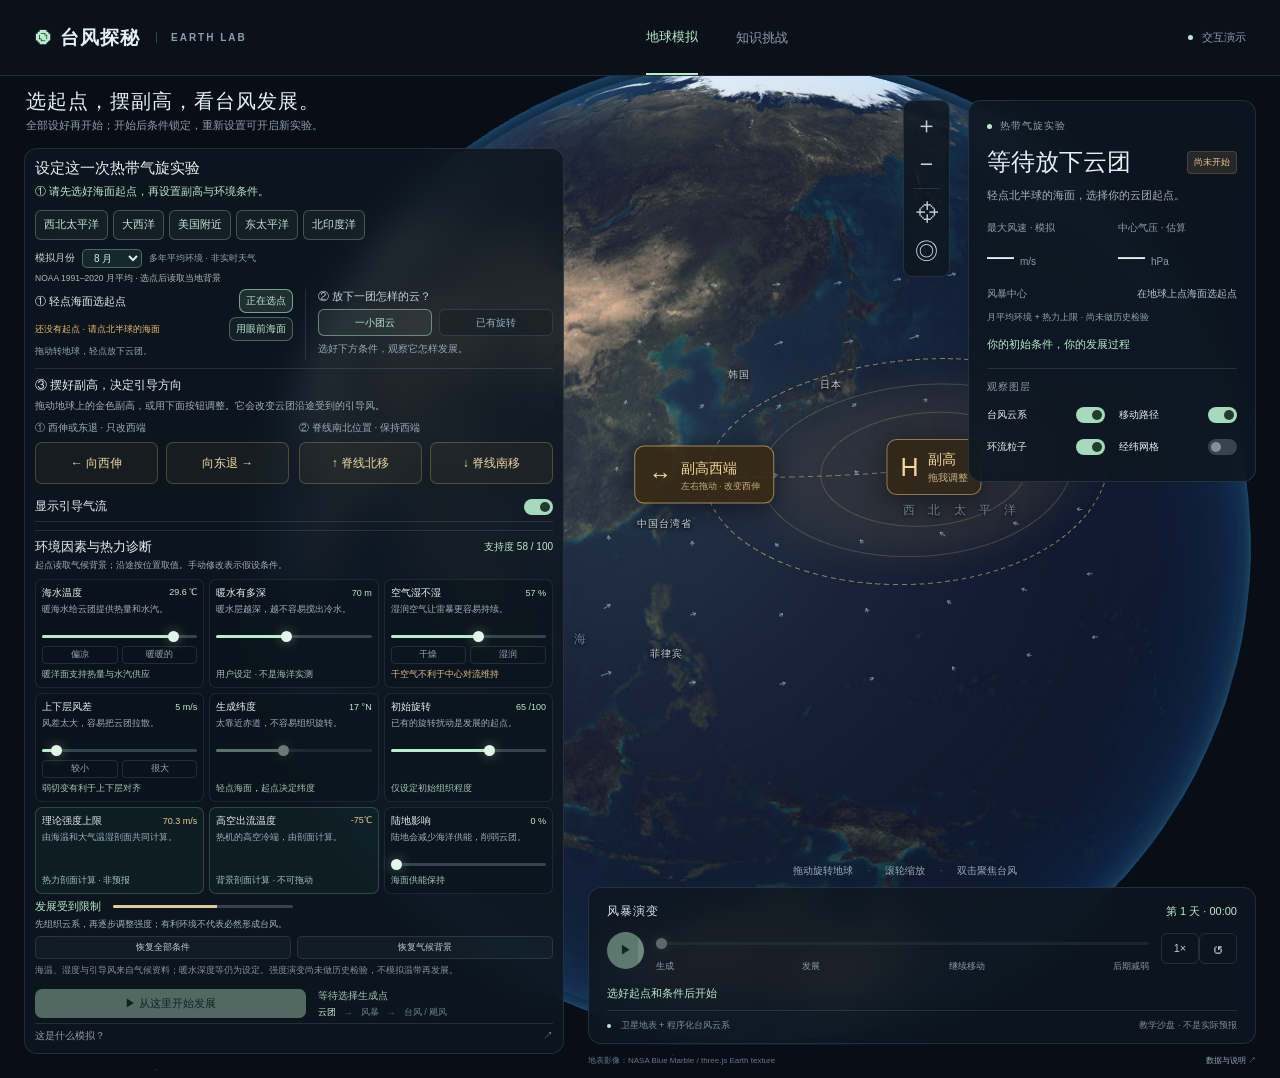
==== index.html @ 4983a361 "Unify displayed steering with motion and remove difference-wind reversals" ====
<!doctype html>
<html lang="zh-CN"><head><meta charset="utf-8"><meta name="viewport" content="width=device-width,initial-scale=1"><meta name="theme-color" content="#080e15"><title>台风探秘 · 地球实验室</title><link rel="stylesheet" href="style.css?v=76d459850065"></head>
<body>
<header><a class="brand" href="index.html"><span class="brand-icon">◉</span> 台风探秘 <span class="brand-en">EARTH LAB</span></a><nav aria-label="主导航"><span class="active">地球模拟</span><a href="knowledge.html#quiz">知识挑战</a></nav><span class="mode"><i></i> 交互演示</span></header>
<main>
<div id="scene" role="img" aria-label="可旋转缩放的三维地球，显示不同海域的热带气旋云系和模拟路径" tabindex="0"></div>
<div id="loading" role="status">正在准备地球影像…</div>
<div id="labels" aria-hidden="true"></div>
<div class="map-caption"><span>EARTH VIEW / 01</span><h1 id="exploreTitle">暖海水，<br>能养大一团云吗？</h1><p id="exploreSubtitle">换一换海水、空气和风，观察云团的变化。</p></div>
<aside class="panel storm-panel"><div id="factorsPanel" role="region" aria-label="台风实验条件"><h2 class="setup-title">设定这一次热带气旋实验</h2><p id="setupStatus" role="status">选起点、摆副高、设条件，准备好后开始。</p><div id="formationPanel"><div class="ocean-views" role="group" aria-label="转到不同海域选点"><button data-ocean-view="westPacific">西北太平洋</button><button data-ocean-view="atlantic">大西洋</button><button data-ocean-view="gulf">美国附近</button><button data-ocean-view="eastPacific">东太平洋</button><button data-ocean-view="indian">北印度洋</button></div><div class="climate-choice"><label for="climateMonth">模拟月份</label><select id="climateMonth" aria-describedby="climateSource"><option value="1">1 月</option><option value="2">2 月</option><option value="3">3 月</option><option value="4">4 月</option><option value="5">5 月</option><option value="6">6 月</option><option value="7">7 月</option><option value="8" selected>8 月</option><option value="9">9 月</option><option value="10">10 月</option><option value="11">11 月</option><option value="12">12 月</option></select><span>多年平均环境 · 非实时天气</span></div><p id="climateSource" class="climate-source"></p><div class="formation-setup"><div class="genesis-location"><div class="genesis-location-head"><span>① 轻点海面选起点</span><button id="pickGenesis" aria-pressed="true">正在选点</button></div><div class="genesis-location-line"><p id="genesisLocation">还没有起点</p><button class="genesis-here" id="genesisHere">用眼前海面</button></div><p id="genesisStatus" role="status">拖动转地球，轻点放下云团。</p></div><div class="simple-condition seed-choice"><span>② 放下一团怎样的云？</span><div role="group" aria-label="初始云团强弱"><button data-initial-wind="8" aria-pressed="true">一小团云</button><button data-initial-wind="14" aria-pressed="false">已有旋转</button></div><p>选好下方条件，观察它怎样发展。</p></div></div><div id="pathPanel"><h3>③ 摆好副高，决定引导方向</h3><p class="ridge-explanation">拖动地球上的金色副高，或用下面按钮调整。它会改变云团沿途受到的引导风。</p><div class="ridge-controls independent-controls"><div class="control-pair"><span>① 西伸或东退 · 只改西端</span><div><button id="ridgeWest">← 向西伸</button><button id="ridgeEast">向东退 →</button></div></div><div class="control-pair"><span>② 脊线南北位置 · 保持西端</span><div><button id="ridgeNorth">↑ 脊线北移</button><button id="ridgeSouth">↓ 脊线南移</button></div></div></div><label class="toggle steering-toggle"><span>显示引导气流</span><input id="steeringVisible" type="checkbox" checked><span class="switch"></span></label><div class="journey-result" hidden aria-live="polite"><small>第 2 步 · 继续西行，还是北上转弯？</small><strong id="landfallResult">正在计算示意路径…</strong><p id="steeringStory"></p><small class="coast-result" id="coastResult"></small></div><div class="ridge-presets"><span>同一脊线位置，只比较西伸程度</span><button data-ridge="west">向西伸</button><button data-ridge="middle">中间状态</button><button data-ridge="east">向东退</button></div><button class="journey-reset" id="resetRidge">↺ 回到最初的摆法</button></div></div><section class="conditions-board" id="advanced" aria-labelledby="conditionsTitle"><div class="conditions-heading"><h2 id="conditionsTitle">环境因素与热力诊断</h2><span id="supportLabel">支持度 100 / 100</span></div><p class="conditions-guide" id="conditionsGuide">起点读取气候背景；沿途按位置取值。手动修改表示假设条件。</p><div id="factorControls"></div><div class="conditions-result" role="status"><strong id="environmentState">有利于组织发展</strong><span class="support-meter"><span id="supportFill"></span></span></div><p class="factor-summary" id="factorSummary" aria-live="polite"></p><div class="formation-result" role="status"><strong id="formationResult">先在海上放下一团云</strong><p id="formationReason"></p></div><div class="factor-actions"><button id="resetFactors">恢复全部条件</button><button id="resetSimple">恢复气候背景</button></div><p class="factor-disclaimer">海温、湿度与引导风来自气候资料；暖水深度等仍为设定。强度演变尚未做历史检验，不模拟温带再发展。</p></section><div class="formation-run"><button class="formation-play" id="playFormation" disabled>▶ 从这里开始发展</button><div><span id="formationNow">等待选择生成点</span><div class="growth-steps" aria-label="当前示意发展阶段"><span data-growth="0">云团</span><i>→</i><span data-growth="1">风暴</span><i>→</i><span data-growth="2">台风</span></div></div></div></div><button class="subtle" id="about">这是什么模拟？ <span>↗</span></button></aside>
<div class="view-tools" aria-label="视角控制"><button id="zoomIn" aria-label="放大">＋</button><button id="zoomOut" aria-label="缩小">−</button><span></span><button id="home" aria-label="回到当前海域" title="回到当前海域">⌖</button><button id="global" aria-label="查看全球" title="查看全球">◎</button></div>
<aside id="stormPanel" class="panel storm-details" aria-label="当前台风详情" tabindex="-1"><div class="eyebrow"><span class="live-dot"></span> <span id="stormKind">热带气旋实验</span></div><div class="storm-title"><h2 id="stage">强台风</h2><span id="category">14–15 级</span></div><p class="description" id="description">云系逐渐组织成清晰的螺旋，风眼与眼墙变得可辨。</p>
<div class="stats"><div><small>最大风速 · 模拟</small><strong><span id="wind">46</span><em>m/s</em></strong></div><div><small>中心气压 · 估算</small><strong><span id="pressure">945</span><em>hPa</em></strong></div></div>
<div class="location"><span>风暴中心</span><b id="coordinates">18.5°N / 131.0°E</b></div>
<p id="modelNote" class="model-note">气候背景约束的简化模型 · 非天气预报</p><p id="sceneDriver" class="storm-driver">沿副高边缘移动</p><p id="localEnvironment" class="local-environment"></p><div class="divider"></div><div class="eyebrow">观察图层</div><div class="layer-controls">
<label class="toggle"><span><i class="layer-icon">☁</i>台风云系</span><input type="checkbox" id="clouds" checked><span class="switch"></span></label>
<label class="toggle"><span><i class="layer-icon">↝</i>移动路径</span><input type="checkbox" id="track" checked><span class="switch"></span></label>
<label class="toggle"><span><i class="layer-icon">≋</i>环流粒子</span><input type="checkbox" id="winds" checked><span class="switch"></span></label>
<label class="toggle"><span><i class="layer-icon">⊕</i>经纬网格</span><input type="checkbox" id="grid"><span class="switch"></span></label>
</div></aside><div class="map-help">拖动旋转地球 <span>·</span> 滚轮缩放 <span>·</span> 双击聚焦台风</div>
<div class="legend"><i></i> 已经过路径 <span class="dash"></span> 后续示意路径</div>
<section class="timeline panel" aria-label="台风演变控制"><div class="timeline-top"><div><span class="eyebrow">风暴演变</span></div><div class="time-label" id="timeLabel">第 3 天 · 06:00</div></div><div class="scrubber"><button id="play" class="play" aria-label="播放演变">▶</button><div class="range-wrap"><input id="time" aria-label="演变进度" type="range" min="0" max="360" value="0" step="0.1"><div class="ticks" aria-label="生命周期阶段示意，不对应固定天数，也不保证每次实验都经历全部阶段"><span>生成</span><span>发展</span><span>继续移动</span><span>后期减弱</span></div></div><button id="speed" class="speed" aria-label="切换播放速度">1×</button><button id="reset" class="reset" aria-label="重新开始">↺</button></div><p id="timelineStatus" class="timeline-status" role="status">选好起点和条件后开始</p><div class="timeline-bottom"><span><i class="dot"></i> 卫星地表 + 程序化台风云系</span><span>教学沙盘 · 不是实际预报</span></div></section>
<footer><span>地表影像：NASA Blue Marble / three.js Earth texture</span><a href="assets/SOURCES.md">数据与说明 ↗</a></footer>
</main>
<dialog id="info"><button id="closeInfo" class="close" aria-label="关闭">×</button><div class="eyebrow">数据与科学边界</div><h2>真实环境约束下的简化沙盘</h2><p>可在北半球不同海域选点，包括大西洋、加勒比海、墨西哥湾和北太平洋；南半球暂未开放。本实验使用 NOAA ERSSTv5 和 NCEP–NCAR 再分析的 1991–2020 月平均背景。海温、中层湿度、高低层风差和引导风会随位置与所选月份改变；它们是气候平均，不能代表某一天的天气。</p><p>理论强度上限由公开的 Bister–Emanuel 热力算法，根据海温和整层大气温湿剖面计算。它表示环境允许的热力尺度，不是风暴一定达到的强度。</p><p>云团组织、增强和衰减仍使用未做历史校准的简化关系。暖水深度和额外陆地影响是用户设定；没有接入真实海洋剖面。修改环境表示假设试验。气压是粗略估算，云系是程序化示意。当前模型没有完整的大气和海洋动力过程，也不求解温带转化后的再发展。</p><p>本实验按副高的假设调整，对月平均引导风作空间重排；图上的箭头与路径使用同一风场；知识挑战仍为独立的理想化教学示例，不能据此预报实际登陆位置。</p><p>地球地表是静态合成影像，海岸线来自粗分辨率地理数据，没有实时卫星或雷达云图。</p><p><a href="assets/SOURCES.md">完整方法、数据来源与限制 ↗</a></p><p><a href="assets/climate-manifest.json">输入文件、版本、校验和及抽查值 ↗</a></p><p><a href="https://doi.org/10.5194/gmd-14-2351-2021" target="_blank" rel="noopener">热力算法依据：Gilford (2021), pyPI ↗</a></p></dialog>
<script src="assets/three.min.js"></script><script src="assets/textures.js"></script><script src="assets/land.js"></script><script src="assets/climate-data.js?v=a5d82a7beb39"></script><script src="climate.js?v=935d40e037ae"></script><script src="simulation.js?v=9274a9c07266"></script><script src="app.js?v=57e5e8597542"></script>
</body></html>
---- style.css ----
:root{color-scheme:dark;--bg:#080e15;--panel:rgba(14,23,32,.85);--line:rgba(172,201,217,.14);--muted:#8d9da9;--text:#e6eff3;--accent:#b8eccb}*{box-sizing:border-box}body{margin:0;background:var(--bg);color:var(--text);font-family:-apple-system,BlinkMacSystemFont,"PingFang SC","Microsoft YaHei",sans-serif;font-size:13px}button,a,input{-webkit-tap-highlight-color:transparent}button{font:inherit;cursor:pointer}a{color:inherit;text-decoration:none}button:focus-visible,a:focus-visible,input:focus-visible,#scene:focus-visible{outline:2px solid var(--accent);outline-offset:5px}header{height:76px;display:flex;align-items:center;justify-content:space-between;padding:0 34px;border-bottom:1px solid var(--line);position:relative;z-index:3;background:#0a1119}.brand{display:flex;align-items:center;gap:10px;font-size:19px;font-weight:650;letter-spacing:1px}.brand-icon{color:var(--accent);font-size:30px}.brand-en{font-size:10px;color:var(--muted);letter-spacing:2px;border-left:1px solid #35414b;padding-left:14px;margin-left:6px}nav{display:flex;gap:38px;height:100%;align-items:center;color:var(--muted)}nav>*{height:100%;display:flex;align-items:center}nav .active{color:var(--accent);border-bottom:2px solid var(--accent)}nav a:hover{color:white}.mode{font-size:11px;color:var(--muted);display:flex;align-items:center;gap:9px}.mode i,.live-dot,.dot{display:inline-block;width:5px;height:5px;background:var(--accent);border-radius:50%}main{height:calc(100dvh - 76px);min-height:760px;position:relative;overflow:hidden}#scene{position:absolute;inset:0;touch-action:none;cursor:grab}#scene:active{cursor:grabbing}#scene canvas{display:block;width:100%;height:100%}.map-caption{position:absolute;left:36px;top:33px;pointer-events:none}.map-caption>span{color:var(--accent);font-size:10px;letter-spacing:2px}.map-caption h1{font-size:30px;line-height:1.45;font-weight:450;letter-spacing:1px;margin:14px 0 9px}.map-caption p{color:var(--muted);font-size:12px}.panel{background:var(--panel);border:1px solid var(--line);backdrop-filter:blur(18px);border-radius:13px}.storm-panel{position:absolute;left:36px;top:222px;width:286px;padding:23px}.eyebrow{font-size:10px;letter-spacing:1px;color:var(--muted);display:flex;align-items:center;gap:8px}.storm-title{display:flex;align-items:center;justify-content:space-between;margin:15px 0 8px}.storm-title h2{font-size:27px;font-weight:500;margin:0}.storm-title>span{font-size:10px;background:#d8a97222;color:#edc78e;border:1px solid #d8a97233;padding:5px 8px;border-radius:4px}.description{color:#a6b3bc;font-size:12px;line-height:1.8;min-height:43px;margin:0 0 21px}.stats{display:grid;grid-template-columns:1fr 1fr;gap:14px}.stats small{display:block;font-size:10px;color:var(--muted);margin-bottom:8px}.stats strong{font-size:28px;font-weight:400;font-variant-numeric:tabular-nums}.stats em{font-style:normal;font-size:10px;color:var(--muted);margin-left:6px}.location{display:flex;justify-content:space-between;align-items:center;margin-top:20px;font-size:10px;color:var(--muted)}.location b{font-weight:400;color:#b3c7d4;font-variant-numeric:tabular-nums}.divider{height:1px;background:var(--line);margin:22px 0 20px}.toggle{display:flex;align-items:center;justify-content:space-between;position:relative;padding:10px 0;cursor:pointer;font-size:12px}.toggle>span:first-child{display:flex;align-items:center;gap:10px}.layer-icon{color:#a4b7c1;font-style:normal;width:17px;text-align:center;font-size:17px}.toggle input{position:absolute;right:0;opacity:0;width:32px;height:22px;cursor:pointer}.switch{width:29px;height:16px;border-radius:12px;background:#38434c;pointer-events:none}.switch:after{content:'';display:block;width:10px;height:10px;border-radius:50%;background:#81919c;margin:3px;transition:transform .2s}.toggle input:checked+.switch{background:#a7d9bd}.toggle input:checked+.switch:after{background:#203d30;transform:translateX(13px)}.toggle input:focus-visible+.switch{outline:2px solid white;outline-offset:4px}.subtle{color:var(--muted);font-size:10px;width:100%;display:flex;justify-content:space-between;background:none;border:0;border-top:1px solid var(--line);margin-top:11px;padding:15px 0 0}.subtle:hover{color:var(--accent)}.view-tools{position:absolute;right:30px;top:45%;border:1px solid var(--line);background:var(--panel);border-radius:9px;padding:5px}.view-tools button{display:block;color:#c1d1db;border:0;background:none;font-size:23px;width:35px;height:39px}.view-tools button:hover{background:#b8eccb22;border-radius:5px}.view-tools>span{height:1px;background:var(--line);display:block;margin:4px}.map-help{position:absolute;bottom:225px;left:62%;transform:translateX(-50%);color:#9aabb7;font-size:10px;white-space:nowrap;pointer-events:none}.map-help span{margin:0 12px;color:#526776}.legend{position:absolute;right:33px;bottom:213px;display:flex;align-items:center;gap:7px;font-size:9px;color:var(--muted)}.legend i{width:17px;height:2px;background:var(--accent)}.dash{width:17px;border-top:1px dashed #afc3c7;margin-left:13px}.timeline{position:absolute;bottom:44px;left:36px;right:36px;padding:22px 25px 15px}.timeline-top{display:flex;align-items:center;justify-content:space-between}.timeline-top>div:first-child{display:flex;align-items:center;gap:19px}.timeline-top .eyebrow{font-size:12px;color:#d6e5eb}.timeline-note{font-size:10px;color:var(--muted)}.time-label{color:var(--accent);font-size:11px;font-variant-numeric:tabular-nums}.scrubber{display:flex;align-items:flex-start;gap:20px;margin:17px 0}.play{background:var(--accent);border:0;border-radius:50%;width:37px;height:37px;flex:none;font-size:12px;color:#17322a}.range-wrap{flex:1;padding-top:5px}.ticks{display:flex;justify-content:space-between;color:var(--muted);font-size:9px;margin-top:9px}input[type=range]{display:block;width:100%;height:14px;margin:0;appearance:none;background:transparent;cursor:pointer}input[type=range]::-webkit-slider-runnable-track{height:3px;background:linear-gradient(to right,var(--accent) var(--progress,45%),#35444b var(--progress,45%));border-radius:4px}input[type=range]::-webkit-slider-thumb{appearance:none;background:#e2f8e9;height:11px;width:11px;border-radius:50%;margin-top:-4px;box-shadow:0 0 12px #b8eccb66}input[type=range]::-moz-range-track{height:3px;background:#35444b}input[type=range]::-moz-range-progress{background:var(--accent);height:3px}input[type=range]::-moz-range-thumb{background:#e2f8e9;border:0;height:11px;width:11px;border-radius:50%}.speed,.reset{border:1px solid var(--line);background:transparent;color:#bcc9d2;height:31px;border-radius:6px;min-width:38px;font-size:11px;margin-top:1px}.reset{font-size:20px;margin-left:-12px}.timeline-bottom{border-top:1px solid var(--line);padding-top:12px;display:flex;justify-content:space-between;color:#7b8e9c;font-size:9px}.dot{width:4px;height:4px;margin-right:7px}footer{position:absolute;bottom:14px;left:37px;right:37px;display:flex;justify-content:space-between;font-size:9px;color:#627783}footer a{color:#94a9b5}#labels{position:absolute;inset:0;pointer-events:none}.geo-label{position:absolute;font-size:10px;letter-spacing:1px;color:#ccdae3;text-shadow:0 1px 6px #000,0 1px 2px #000;white-space:nowrap;transform:translate(-50%,-50%)}.geo-label.ocean{font-size:12px;letter-spacing:5px;color:#8cb1c3;opacity:.65}.geo-label.storm{color:#e7ffed;font-size:10px;letter-spacing:0}.geo-label.storm:before{content:'';display:inline-block;width:5px;height:5px;border-radius:50%;background:#c2f3d4;margin-right:7px}#loading{position:absolute;top:45%;left:60%;transform:translate(-50%,-50%);color:var(--accent);font-size:12px;max-width:340px;text-align:center;line-height:1.8}#loading[hidden]{display:none}dialog{background:#101b24;border:1px solid #3b4f5b;border-radius:16px;color:var(--text);max-width:470px;padding:34px;line-height:1.9}dialog::backdrop{background:#0009;backdrop-filter:blur(5px)}dialog h2{font-size:23px;font-weight:450}dialog p{color:#aebfc9;font-size:13px}dialog a{color:var(--accent);font-size:11px}.close{position:absolute;right:15px;top:12px;border:0;background:none;color:#b6c8d3;font-size:23px}
@media(min-width:1600px){.storm-panel{top:245px}.map-caption h1{font-size:36px}}@media(max-height:850px) and (min-width:801px){main{min-height:650px}.map-caption{top:24px}.map-caption h1{font-size:25px;margin-top:10px}.storm-panel{top:185px;padding:18px;width:270px}.description{margin-bottom:14px}.divider{margin:15px 0}.toggle{padding:7px 0}.timeline{padding-top:16px}.map-help{bottom:209px}.legend{bottom:198px}}
@media(max-width:800px){header{padding:0 19px;height:64px}.brand{font-size:16px}.brand-en,.mode{display:none}nav{gap:19px;font-size:11px}main{height:calc(100dvh - 64px);min-height:930px}.map-caption{left:22px;top:24px}.map-caption h1{font-size:25px}.map-caption p{font-size:11px}.storm-panel{top:auto;bottom:207px;left:20px;width:calc(100% - 40px);padding:16px 18px}.storm-title{margin-top:10px}.storm-title h2{font-size:23px}.description{min-height:0;margin-bottom:13px}.stats{display:flex;gap:35px}.stats strong{font-size:24px}.location{margin-top:11px}.divider{margin:13px 0}.storm-panel>.eyebrow:nth-of-type(2){display:none}.toggle{display:inline-flex;margin-right:16px;gap:8px;padding:8px 0;font-size:10px}.layer-icon{display:none}.switch{width:25px;height:14px}.switch:after{width:8px;height:8px}.toggle input:checked+.switch:after{transform:translateX(11px)}.subtle{padding-top:10px;margin-top:5px}.view-tools{right:17px;top:210px}.map-help{bottom:535px;left:48%;font-size:9px}.legend{display:none}.timeline{left:20px;right:20px;bottom:40px;padding:17px 15px}.timeline-top>div:first-child{gap:9px}.timeline-note{font-size:9px}.scrubber{gap:12px}.timeline-bottom{font-size:8px;gap:8px}.timeline-bottom>span:first-child{max-width:115px}.timeline-bottom>span:last-child{text-align:right;max-width:145px}footer{left:21px;right:21px;font-size:8px;bottom:12px}footer>span{max-width:245px}.geo-label{font-size:9px}.geo-label.ocean{font-size:10px}#loading{left:50%;top:33%}}@media(prefers-reduced-motion:reduce){*{scroll-behavior:auto!important;transition:none!important}}
/* Keep the controls clear of the time bar on shorter desktop viewports. */
@media(min-width:801px){.storm-panel{max-height:calc(100% - 440px);overflow-y:auto;scrollbar-width:thin;scrollbar-color:#415b63 transparent}}
[hidden]{display:none!important}.panel-tabs{display:flex;gap:4px;border-bottom:1px solid var(--line);padding-bottom:12px;margin-bottom:18px}.panel-tabs button{flex:1;border:0;border-radius:6px;background:none;padding:9px 8px;color:var(--muted);font-size:12px}.panel-tabs button[aria-selected=true]{background:#b8eccb15;color:var(--accent)}.environment-summary{margin:16px 0 10px;display:flex;justify-content:space-between;align-items:center;gap:6px}.environment-summary strong{font-weight:500;font-size:15px}.environment-summary>span{font-size:9px;white-space:nowrap;color:var(--accent)}.support-meter{height:4px;background:#35444b;border-radius:5px;overflow:hidden}.support-meter>span{display:block;width:100%;height:100%;background:var(--accent);transition:width .2s}.factor-summary{font-size:11px;line-height:1.7;color:#b2c0c9;min-height:38px;margin:12px 0}.presets{display:grid;grid-template-columns:1fr 1fr;gap:6px;margin:13px 0}.presets button,.factor-actions button{border:1px solid var(--line);background:#b8eccb08;color:#bdced6;border-radius:5px;padding:8px 4px;font-size:10px}.presets button:hover,.factor-actions button:hover{border-color:var(--accent);color:var(--accent)}.presets button[aria-pressed=true]{border-color:#a7d9bd80;color:var(--accent);background:#b8eccb17}.factor-control{border-top:1px solid var(--line);padding:12px 0 10px}.factor-control>label{display:flex;align-items:center;justify-content:space-between;font-size:11px;margin-bottom:8px}.factor-control output{font-size:11px;color:var(--accent);font-variant-numeric:tabular-nums}.factor-control input[type=range]{height:24px}.factor-control details{font-size:10px;color:#849ba9;line-height:1.7;margin-top:4px}.factor-control summary{cursor:pointer;list-style:none;display:flex;gap:7px;align-items:baseline}.factor-control summary:before{content:'＋';color:#899fa9}.factor-control details[open] summary:before{content:'−'}.factor-control details p{margin:5px 0 0 16px;color:#a7bac4}.factor-status{color:#a7cbb6}.factor-status.limited{color:#e1bd86}.factor-actions{display:flex;gap:8px;margin-top:10px}.factor-actions button{flex:1}.factor-disclaimer{font-size:9px;line-height:1.8;color:#8195a1;margin:13px 0 0}.environment-overlay{position:absolute;right:28px;top:28px;padding:15px 18px;pointer-events:none;min-width:184px}.environment-overlay strong{display:block;font-size:21px;font-weight:450;margin:10px 0 5px}.environment-overlay>span:not(.eyebrow){font-size:12px;color:#c4dbd4;font-variant-numeric:tabular-nums}.environment-overlay small{display:block;font-size:10px;color:var(--muted);margin-top:8px}.storm-panel{width:312px;top:185px;max-height:calc(100% - 390px)}.map-caption h1{font-size:26px}.map-caption p{max-width:280px}.map-caption{top:24px}.view-tools{top:220px}#stormPanel .eyebrow:nth-of-type(2){margin-bottom:7px}
@media(min-width:1600px){.storm-panel{top:205px;max-height:calc(100% - 410px)}}@media(max-width:800px){main{min-height:1190px}.map-caption h1{font-size:23px}.map-caption p{max-width:210px}.environment-overlay{right:16px;top:170px;min-width:145px;padding:12px}.environment-overlay strong{font-size:17px}.environment-overlay .eyebrow{font-size:8px}.environment-overlay>span:not(.eyebrow){font-size:10px}.storm-panel{left:20px;top:auto;bottom:207px;width:calc(100% - 40px);max-height:470px;overflow-y:auto;scrollbar-width:thin}.panel-tabs{position:sticky;top:-16px;background:#101c25;z-index:1;padding-top:9px;margin-top:-9px}.view-tools{top:320px}.map-help{bottom:699px}.factor-control{padding:10px 0}.factor-control>label{font-size:12px}.factor-control input[type=range]{height:30px}.factor-control details{font-size:11px}.factor-disclaimer{font-size:10px}.factor-summary{min-height:0}.environment-summary strong{font-size:17px}}
/* Main experience: move one weather object and read one plain-language result. */
#labels{z-index:1}.map-caption,.storm-panel,.environment-overlay,.view-tools,.timeline{z-index:2}.map-help,.legend,footer{z-index:2}.ridge-label{position:absolute;transform:translate(-50%,-50%);pointer-events:auto;touch-action:none;cursor:grab;display:flex;align-items:center;gap:9px;padding:10px 13px;background:rgba(56,41,19,.88);color:#f6d798;border:1px solid #ecc57999;border-radius:10px;box-shadow:0 5px 25px #0007;white-space:nowrap;text-align:left;user-select:none}.ridge-label.dragging{cursor:grabbing;border-color:#ffe7ac;box-shadow:0 0 24px #edbf6044}.ridge-label>b{font-size:28px;font-weight:450}.ridge-label>span{font-size:14px;line-height:1.6}.ridge-label small{display:block;color:#c8ad80;font-size:9px}.landfall-label{font-size:9px;color:#ceffda;letter-spacing:0}.play-intro>.eyebrow{color:#dbbd86;letter-spacing:.5px}.play-intro h2{font-size:23px;line-height:1.5;font-weight:450;margin:13px 0 10px}.play-intro p{font-size:12px;line-height:1.9;color:#b4c4cb;margin:0}.ridge-controls{display:grid;grid-template-columns:1fr 1fr;gap:8px;margin:19px 0}.ridge-controls button{border:1px solid #e4bd6c44;background:#d9b2600d;color:#edd4a6;border-radius:7px;min-height:42px;font-size:12px}.ridge-controls button:hover{background:#d9b26022;border-color:#e4bd6c88}.ridge-controls button:disabled{opacity:.35;cursor:default}.journey-result{border:1px solid #b8eccb22;background:#b8eccb08;padding:15px;border-radius:9px}.journey-result small{font-size:10px;color:var(--muted)}.journey-result strong{display:block;color:var(--accent);font-size:19px;font-weight:450;margin:11px 0 9px;line-height:1.5}.journey-result p{font-size:11px;line-height:1.9;color:#b4c7cb;margin:0}.ridge-presets{display:flex;gap:5px;flex-wrap:wrap;margin-top:19px}.ridge-presets>span{width:100%;font-size:10px;color:var(--muted);margin-bottom:4px}.ridge-presets button{font-size:10px;padding:8px 6px;border:1px solid var(--line);border-radius:5px;background:none;color:#b3c7cf;flex:1;white-space:nowrap}.ridge-presets button[aria-pressed=true]{background:#d9b26010;color:#edd4a6;border-color:#e4bd6c66}.journey-reset{font-size:11px;width:100%;border:0;color:#b6c6cd;background:none;text-align:left;padding:16px 0 9px}.simple-note{font-size:10px;line-height:1.8;color:#899ca8;margin:5px 0 18px}.advanced{border-top:1px solid var(--line);padding-top:16px}.advanced>summary{cursor:pointer;color:#95aab4;font-size:11px;line-height:1.7}.advanced[open]>summary{margin-bottom:18px}.advanced .eyebrow{letter-spacing:0}.environment-overlay>span:not(.eyebrow){display:none}.map-caption h1{font-size:28px}.storm-panel{top:185px;width:312px;max-height:calc(100% - 385px)}.legend{font-size:9px}.legend .dash{border-color:#b8eccb}
@media(min-width:1600px){.storm-panel{top:205px;max-height:calc(100% - 405px)}}@media(max-width:800px){.storm-panel{top:auto;bottom:207px;width:calc(100% - 40px);max-height:470px}.map-caption h1{font-size:25px}.ridge-label{padding:8px 10px;gap:7px}.ridge-label>b{font-size:24px}.ridge-label>span{font-size:12px}.ridge-label small{font-size:8px}.play-intro h2{font-size:21px}.ridge-controls{margin:14px 0}.ridge-controls button{min-height:44px}.journey-result strong{font-size:19px}.simple-note{font-size:11px}.advanced>summary{font-size:12px}.ridge-presets button{min-height:38px}}

.independent-controls{display:block}.control-pair{margin-bottom:12px}.control-pair>span{display:block;color:#96acb4;font-size:10px;margin-bottom:7px}.control-pair>div{display:grid;grid-template-columns:1fr 1fr;gap:8px}.steering-toggle{border-bottom:1px solid var(--line);padding-bottom:13px;margin:-5px 0 14px}.coast-result{display:block!important;font-size:9px!important;color:#829da5!important;line-height:1.8;margin-top:11px}.ridge-center-label{font-size:16px;color:#e9c17d;letter-spacing:1px}.ridge-label>b{font-size:23px}

button.ridge-center-label{pointer-events:auto;touch-action:none;cursor:grab;user-select:none;display:flex;align-items:center;gap:9px;min-height:48px;padding:9px 13px;border:1px solid #e9c17d88;border-radius:10px;background:#322818e8;color:#f5d79e;box-shadow:0 5px 24px #0006;text-shadow:none;letter-spacing:0;font:inherit;white-space:nowrap}button.ridge-center-label b{font-size:25px;font-weight:450}button.ridge-center-label span{font-size:14px;text-align:left;line-height:1.5}button.ridge-center-label small{display:block;font-size:10px;color:#cbb28a}button.ridge-center-label:hover{border-color:#f6d99c;background:#44341ee8}button.ridge-center-label.dragging,.ridge-grabbing{cursor:grabbing!important}button.ridge-center-label.dragging{border-color:#ffe7ac;box-shadow:0 0 23px #edbf6044}

.experiment-tabs{display:flex;gap:5px;margin:-5px 0 15px;padding-bottom:12px;border-bottom:1px solid var(--line)}.experiment-tabs button{flex:1;border:1px solid transparent;border-radius:6px;background:none;color:#8da6b2;padding:8px 6px;font-size:11px}.experiment-tabs button[aria-selected=true]{border-color:#b8eccb44;color:var(--accent);background:#b8eccb0b}.formation-intro h2{font-size:22px;font-weight:450;line-height:1.5;margin:0 0 5px}.formation-intro p{font-size:11px;color:#91a8b3;line-height:1.8;margin:0 0 15px}.simple-condition{margin-bottom:12px}.simple-condition>span{display:block;font-size:11px;color:#c3d4d8;margin-bottom:6px}.simple-condition>div{display:grid;grid-template-columns:1fr 1fr;gap:7px}.simple-condition button{min-height:36px;border:1px solid var(--line);border-radius:6px;background:#07151d44;color:#93acb9;font-size:11px;padding:7px 4px}.simple-condition button[aria-pressed=true]{background:#b8eccb10;color:var(--accent);border-color:#b8eccb77}.simple-condition button:hover{border-color:#b8eccb88}.formation-result{border-left:2px solid #b8eccb66;padding:3px 0 3px 12px;margin:16px 0}.formation-result strong{font-size:13px;font-weight:500;color:var(--accent);line-height:1.7}.formation-result p{font-size:10px;line-height:1.8;color:#9eb6c0;margin:5px 0 0}.growth-steps{display:flex;justify-content:space-between;align-items:center;gap:4px;margin:15px 0;color:#65818d;font-size:10px}.growth-steps i{font-style:normal;color:#4e6876}.growth-steps span{border-bottom:2px solid transparent;padding-bottom:4px}.growth-steps span.active{color:#c6edd4;border-color:var(--accent)}.formation-play{width:100%;min-height:42px;border:0;border-radius:7px;background:var(--accent);color:#16392c;font-size:11px;font-weight:550;padding:10px}.formation-actions{display:flex;justify-content:space-between;gap:9px;align-items:center;font-size:9px;color:#91aab5;margin:12px 0}.formation-actions button{border:0;background:none;padding:4px 0;font-size:9px;color:#a3ccba}.formation-note{margin:11px 0 17px;font-size:9px}@media(max-width:800px){.simple-condition button{min-height:42px;font-size:12px}.experiment-tabs{position:relative;z-index:1}.formation-play{min-height:46px;font-size:12px}.formation-result p{font-size:11px}.formation-actions,.formation-actions button{font-size:10px}}

/* Seed a cloud on the globe, then run the sandbox. */
.genesis-location{padding:15px 0;border-bottom:1px solid var(--line, #ffffff18);margin-bottom:6px}
.genesis-location-head{display:flex;align-items:center;justify-content:space-between;gap:10px;font-size:13px}
.genesis-location button{border:1px solid #b8eccb55;background:#b8eccb0c;color:#b8eccb;border-radius:7px;padding:7px 10px;cursor:pointer;font:inherit;font-size:12px}
.genesis-location button[aria-pressed="true"]{background:#b8eccb1f;border-color:#b8eccb99}
.genesis-location p{font-size:12px;line-height:1.7;color:#a8b7be;margin:9px 0}
.genesis-location #genesisLocation{color:#e9bd70;font-variant-numeric:tabular-nums}
.genesis-location #genesisStatus{margin-bottom:0;min-height:38px}
#scene.genesis-picking{cursor:crosshair}
#scene.genesis-picking:active{cursor:grabbing}
#playFormation:disabled{opacity:.4;cursor:default}
#time:disabled{opacity:.35;cursor:default}

/* A complete teaching board: no disclosure panels or nested scroll area. */
main{height:auto;min-height:calc(100dvh - 76px);padding:88px 24px 24px;display:grid;grid-template-columns:540px minmax(0,1fr);align-items:start;overflow:visible}
.map-caption{left:26px;top:18px;max-width:700px}
.map-caption>span{font-size:9px;letter-spacing:1.5px}
.map-caption h1{font-size:22px;line-height:1.25;margin:7px 0 4px}
.map-caption p{font-size:11px;max-width:none;margin:0}
.storm-panel{position:relative;left:auto;top:auto;bottom:auto;width:auto;max-height:none;overflow:visible;padding:14px;grid-column:1}
.panel-tabs{gap:5px;margin:0 0 8px;padding:0 0 7px;position:static;background:none}
.panel-tabs button{padding:5px 8px;font-size:11px}
.experiment-tabs{margin:0 0 8px;padding:0;border:0;gap:8px}
.experiment-tabs button{padding:5px 8px;font-size:11px}
.formation-setup{display:grid;grid-template-columns:1.15fr 1fr;gap:12px}
.genesis-location{padding:0 12px 0 0;margin:0;border-bottom:0;border-right:1px solid var(--line)}
.genesis-location-head{font-size:11px;gap:5px}
.genesis-location button{font-size:10px;padding:4px 6px;white-space:nowrap}
.genesis-location-line{display:flex;align-items:center;justify-content:space-between;gap:4px;margin-top:4px}
.genesis-location p{font-size:10px;line-height:1.5;margin:0}
.genesis-location #genesisStatus{font-size:10px;min-height:30px;margin:4px 0 0;color:#91a8b3}
.seed-choice{margin:0}
.seed-choice>span{font-size:11px;margin:0 0 5px}
.seed-choice button{min-height:27px;font-size:10px;padding:4px}
.seed-choice p{color:#91a8b3;font-size:10px;line-height:1.5;margin:5px 0 0}
.formation-run{display:grid;grid-template-columns:1.15fr 1fr;gap:12px;align-items:center;margin:6px 0 10px}
.formation-run .formation-play{min-height:32px;padding:7px;font-size:11px}
.formation-run #formationNow{font-size:10px;color:#a3c5b9}
.growth-steps{justify-content:flex-start;gap:8px;margin:3px 0 0;font-size:9px}
.growth-steps span{padding:0;border:0}
.conditions-board{border-top:1px solid var(--line);padding-top:9px}
.conditions-heading{display:flex;align-items:center;justify-content:space-between;gap:8px}
.conditions-heading h2{font-size:13px;font-weight:500;margin:0}
.conditions-heading>span{font-size:10px;color:var(--accent)}
.conditions-guide{font-size:10px;color:#9cb0ba;line-height:1.5;margin:4px 0 8px}
#factorControls{display:grid;grid-template-columns:repeat(3,minmax(0,1fr));gap:6px}
.factor-control{padding:8px;border:1px solid #abc9d01c;border-radius:7px;background:#0a141b99;min-width:0;display:flex;flex-direction:column}
.factor-control>label{gap:3px;font-size:11px;margin:0;font-weight:500}
.factor-control output{font-size:10px;white-space:nowrap}
.condition-why{font-size:10px;line-height:1.5;color:#9cb0ba;margin:4px 0 2px;min-height:30px}
.factor-control input[type=range]{height:19px;flex-shrink:0}
.factor-control input:disabled{cursor:default;opacity:.45}
.condition-quick{display:flex;gap:4px;margin:2px 0 4px}
.condition-quick button{flex:1;min-height:21px;padding:2px;border:1px solid var(--line);border-radius:4px;font-size:9px;color:#91a8b3;background:transparent}
.condition-quick button[aria-pressed=true]{color:#b8eccb;border-color:#b8eccb66;background:#b8eccb12}
.factor-status{display:block;font-size:9px;line-height:1.5;margin-top:auto;padding-top:2px;min-height:16px;color:#a3c5b9}
.factor-status.limited{color:#e1bd86}
.conditions-result{display:flex;align-items:center;gap:12px;margin:7px 0 0}
.conditions-result strong{font-size:11px;font-weight:400;color:var(--accent)}
.conditions-result .support-meter{flex:1;display:block;max-width:180px;height:3px}
.factor-summary{display:none}
.formation-result{margin:5px 0 7px;padding:0;border:0}
.formation-result strong{display:none}
.formation-result p{font-size:10px;line-height:1.5;margin:0}
.factor-actions{margin:5px 0;gap:6px}
.factor-actions button{font-size:10px;padding:5px}
.factor-disclaimer{font-size:9px;line-height:1.5;margin:5px 0 0}
.subtle{font-size:10px;margin:6px 0 0;padding:7px 0 0}
.environment-overlay{top:20px;right:24px;max-width:310px;min-width:0;padding:12px 15px}
.local-environment{border-top:1px solid var(--line);margin:9px 0 0;padding-top:8px;font-size:11px;color:#e1bd86;line-height:1.7}
.environment-overlay>span:not(.eyebrow){display:inline}
.view-tools{top:190px;right:24px}
.timeline{left:588px;right:24px;bottom:34px;padding:15px 18px 11px}
.timeline-top>div:first-child{gap:12px}
.timeline .scrubber{margin:12px 0;gap:12px}
.timeline .timeline-bottom{padding-top:8px}
.map-help{left:calc(50% + 265px);bottom:200px}
.legend{right:25px;bottom:183px}
footer{left:588px;right:24px;bottom:12px;font-size:8px}
#loading{left:72%}
/* Give both the globe and the full condition board room on a smaller display. */
@media(max-width:1100px){
 header{height:64px;padding:0 20px}.brand-en,.mode{display:none}nav{gap:18px;font-size:11px}
 main{display:flex;flex-direction:column;min-height:calc(100dvh - 64px);padding:470px 16px 26px;gap:16px}
 #scene{bottom:auto;height:450px}
 #labels{height:450px;bottom:auto}
 .map-caption{top:18px;left:20px}.map-caption h1{font-size:21px}.map-caption p{font-size:10px;max-width:270px}
 .storm-panel{width:100%;max-width:720px;margin:0 auto;padding:14px;max-height:none;overflow:visible;top:auto;bottom:auto;left:auto}
 .environment-overlay{top:108px;right:16px;max-width:210px;padding:10px}
 .environment-overlay strong{font-size:18px;margin:5px 0}.environment-overlay .eyebrow{font-size:8px}.environment-overlay small{font-size:9px;margin-top:5px}.environment-overlay>span:not(.eyebrow){font-size:10px}
 .local-environment{font-size:9px;margin-top:5px;padding-top:5px}
 .view-tools{right:16px;top:280px}.view-tools button{height:31px;width:29px;font-size:20px}
 .map-help{left:50%;bottom:auto;top:434px;font-size:9px}
 .timeline{position:relative;left:auto;right:auto;bottom:auto;width:100%;max-width:720px;margin:0 auto;padding:14px}
 .timeline-note{font-size:9px}.timeline-top>div:first-child{gap:10px}.timeline .scrubber{gap:12px}
 .timeline-bottom>span:first-child,.timeline-bottom>span:last-child{max-width:none}
 footer{position:relative;left:auto;right:auto;bottom:auto;width:100%;max-width:720px;margin:0 auto;gap:16px;font-size:8px}
 #loading{left:50%;top:300px}.legend{display:none}
 .play-intro h2{font-size:20px;margin:8px 0}.play-intro p{font-size:11px}.ridge-controls{margin:10px 0}.ridge-controls button{min-height:34px}.journey-result{padding:10px}.journey-result strong{font-size:16px;margin:6px 0}.ridge-presets{margin-top:10px}.journey-reset{padding:10px 0}.simple-note{font-size:10px;margin-bottom:10px}
}
@media(max-width:520px){
 header{padding:0 14px}.brand{font-size:14px;letter-spacing:0}nav{gap:13px;font-size:10px}
 #factorControls{grid-template-columns:repeat(2,minmax(0,1fr))}
 .formation-setup{grid-template-columns:1fr;gap:8px}.genesis-location{padding-right:0;border:0}.genesis-location #genesisStatus{min-height:0}
 .seed-choice{display:grid;grid-template-columns:1fr 1.2fr;gap:4px;align-items:center}.seed-choice>span{margin:0}.seed-choice p{grid-column:1/-1;margin:0}
 .formation-run{grid-template-columns:1fr 1fr;gap:8px;margin-top:8px}
 .conditions-guide{font-size:10px}.factor-actions{flex-wrap:wrap}.factor-actions button{flex:1 1 30%;font-size:9px}
 .timeline-note{display:none}.timeline-bottom{font-size:8px}.map-caption p{max-width:230px}
}
@media(min-width:1101px) and (max-height:950px){
 main{padding-top:72px}
 .map-caption{top:13px}.map-caption>span{display:none}.map-caption h1{font-size:20px;margin-top:0}
 .storm-panel{padding:10px}.panel-tabs{margin-bottom:5px;padding-bottom:5px}.panel-tabs button{padding:4px 6px}
 .experiment-tabs{margin-bottom:6px}.experiment-tabs button{padding:4px 6px}
 .genesis-location #genesisStatus{min-height:15px;font-size:9px}.genesis-location #genesisLocation{font-size:9px}
 .formation-run{margin:4px 0 7px}.formation-run .formation-play{min-height:29px;padding:5px}
 .conditions-board{padding-top:7px}.conditions-guide{margin:3px 0 6px;font-size:9px}
 #factorControls{gap:5px}.factor-control{padding:6px}.factor-control>label{font-size:10px}.factor-control output{font-size:9px}
 .condition-why{font-size:9px;line-height:1.4;min-height:25px;margin:3px 0 0}
 .factor-control input[type=range]{height:17px}.condition-quick{margin:1px 0 3px}.condition-quick button{min-height:18px;font-size:9px;padding:1px}
 .factor-status{font-size:8.5px;min-height:14px;line-height:1.4}
 .conditions-result{margin-top:5px}.formation-result{margin:4px 0}.formation-result p{font-size:9px}
 .factor-actions button{font-size:9px;padding:4px}.factor-disclaimer{font-size:8.5px}.subtle{margin-top:4px;padding-top:5px}
}

/* Conditions and storm details are visible side by side from the first frame. */
.storm-details{position:absolute;z-index:2;top:24px;right:24px;width:288px;padding:18px;pointer-events:auto}
.storm-details .storm-title{margin:13px 0 8px;gap:8px}
.storm-details .storm-title h2{font-size:24px;line-height:1.35}
.storm-details .storm-title>span{white-space:nowrap;font-size:9px;padding:4px 6px;flex-shrink:0}
.storm-details .description{min-height:0;font-size:11px;line-height:1.7;margin:0 0 16px}
.storm-details .stats{display:grid;grid-template-columns:1fr 1fr;gap:12px}
.storm-details .stats small{font-size:10px;margin-bottom:6px}
.storm-details .stats strong{font-size:27px}
.storm-details .location{margin-top:15px;gap:8px;font-size:10px;flex-wrap:wrap}
.storm-driver{font-size:11px;color:var(--accent);line-height:1.6;margin:12px 0 0}
.storm-details .local-environment{font-size:10px;margin-top:8px;padding-top:8px}
.storm-details .divider{margin:14px 0 11px}
.layer-controls{display:grid;grid-template-columns:1fr 1fr;column-gap:14px;margin-top:5px}
.storm-details .toggle{display:flex;gap:6px;margin:0;font-size:10px;padding:8px 0}
.storm-details .layer-icon{display:none}
.storm-details .toggle>span:first-child{gap:0}
.storm-details .switch{flex-shrink:0}
.view-tools{right:330px;top:24px}
@media(max-width:1100px){
 .storm-details{position:relative;top:auto;right:auto;width:100%;max-width:720px;margin:0 auto;padding:16px;order:0}
 .storm-panel{order:1}.timeline{order:2}footer{order:3}
 .storm-details .storm-title{margin-top:8px}.storm-details .description{margin-bottom:12px}
 .storm-details .stats{max-width:330px}.storm-details .location{margin-top:12px}
 .layer-controls{grid-template-columns:repeat(4,minmax(0,1fr));gap:12px}
 .view-tools{top:270px;right:16px}
}
@media(max-width:520px){.layer-controls{grid-template-columns:1fr 1fr}.storm-details{padding:14px}.storm-details .stats strong{font-size:25px}}
.climate-choice{display:flex;align-items:center;gap:9px;font-size:11px;margin:3px 0 4px;color:#c5d9d1}
.climate-choice select{background:#15282c;color:#d7eee2;border:1px solid #b8eccb55;border-radius:5px;padding:4px 8px;font:inherit}
.climate-choice>span{font-size:9px;color:#8da6b2}
.climate-source{font-size:9px;line-height:1.5;color:#a8bcb6;margin:3px 0 8px}
.derived-condition{background:#14312b55;border-color:#b8eccb33}
.derived-condition output{color:#e6cf93}
.derived-condition .condition-why{margin-bottom:8px}
@media(min-width:1101px) and (max-height:950px){.climate-choice{font-size:10px;gap:7px}.climate-choice select{padding:2px 7px}.climate-source{font-size:8.5px;margin-bottom:5px}}

.model-note{font-size:9px;color:#8ba7a5;line-height:1.6;margin:9px 0 0}

/* One experiment, configured before it starts. */
.setup-title{font-size:15px;font-weight:500;margin:0 0 5px}#setupStatus{font-size:11px;line-height:1.6;color:var(--accent);margin:0 0 9px}#pathPanel{border-top:1px solid var(--line);padding-top:8px;margin:8px 0}#pathPanel h3{font-size:12px;font-weight:500;margin:0 0 4px}.ridge-explanation{font-size:10px;line-height:1.5;color:#9cb0ba;margin:0}.independent-controls{display:grid;grid-template-columns:1fr 1fr;gap:10px;margin:8px 0}.control-pair{margin:0}.ridge-presets,.journey-reset{display:none}.ridge-confirm{display:flex;align-items:center;gap:7px;font-size:11px;color:var(--accent);margin:6px 0}.steering-toggle{margin:0;padding:6px 0}.formation-run{margin:10px 0 0}button:disabled{cursor:default;opacity:.45}.ridge-label[aria-disabled=true],.ridge-center-label[aria-disabled=true]{cursor:default;opacity:.7}@media(max-width:600px){.independent-controls{grid-template-columns:1fr}}

.timeline-status{color:#b8eccb;font-size:11px;line-height:1.6;margin:8px 0}.timeline .timeline-bottom{margin-top:8px}

.ocean-views{display:flex;flex-wrap:wrap;gap:5px;margin:0 0 9px}.ocean-views button{padding:6px 8px;border:1px solid #b8eccb44;background:#b8eccb0b;color:#c5e5d8;border-radius:6px;font-size:11px;min-height:30px}
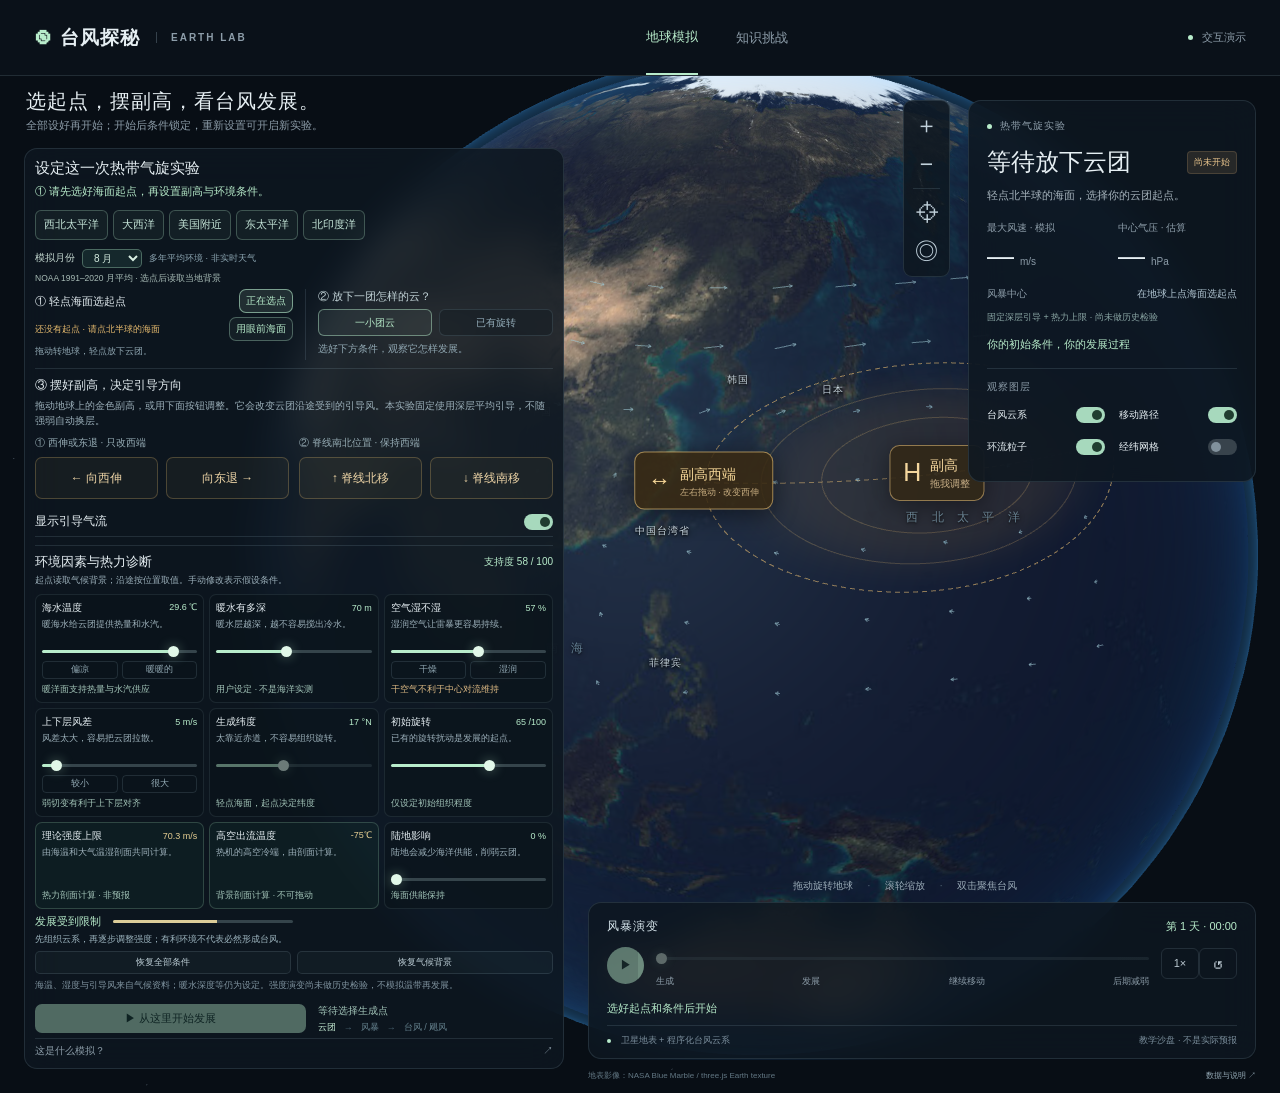
==== commit a39b57c1: "Use fixed deep-layer steering throughout the teaching experiment" ====
--- a/index.html
+++ b/index.html
@@ -7,7 +7,7 @@
 <div id="loading" role="status">正在准备地球影像…</div>
 <div id="labels" aria-hidden="true"></div>
 <div class="map-caption"><span>EARTH VIEW / 01</span><h1 id="exploreTitle">暖海水，<br>能养大一团云吗？</h1><p id="exploreSubtitle">换一换海水、空气和风，观察云团的变化。</p></div>
-<aside class="panel storm-panel"><div id="factorsPanel" role="region" aria-label="台风实验条件"><h2 class="setup-title">设定这一次热带气旋实验</h2><p id="setupStatus" role="status">选起点、摆副高、设条件，准备好后开始。</p><div id="formationPanel"><div class="ocean-views" role="group" aria-label="转到不同海域选点"><button data-ocean-view="westPacific">西北太平洋</button><button data-ocean-view="atlantic">大西洋</button><button data-ocean-view="gulf">美国附近</button><button data-ocean-view="eastPacific">东太平洋</button><button data-ocean-view="indian">北印度洋</button></div><div class="climate-choice"><label for="climateMonth">模拟月份</label><select id="climateMonth" aria-describedby="climateSource"><option value="1">1 月</option><option value="2">2 月</option><option value="3">3 月</option><option value="4">4 月</option><option value="5">5 月</option><option value="6">6 月</option><option value="7">7 月</option><option value="8" selected>8 月</option><option value="9">9 月</option><option value="10">10 月</option><option value="11">11 月</option><option value="12">12 月</option></select><span>多年平均环境 · 非实时天气</span></div><p id="climateSource" class="climate-source"></p><div class="formation-setup"><div class="genesis-location"><div class="genesis-location-head"><span>① 轻点海面选起点</span><button id="pickGenesis" aria-pressed="true">正在选点</button></div><div class="genesis-location-line"><p id="genesisLocation">还没有起点</p><button class="genesis-here" id="genesisHere">用眼前海面</button></div><p id="genesisStatus" role="status">拖动转地球，轻点放下云团。</p></div><div class="simple-condition seed-choice"><span>② 放下一团怎样的云？</span><div role="group" aria-label="初始云团强弱"><button data-initial-wind="8" aria-pressed="true">一小团云</button><button data-initial-wind="14" aria-pressed="false">已有旋转</button></div><p>选好下方条件，观察它怎样发展。</p></div></div><div id="pathPanel"><h3>③ 摆好副高，决定引导方向</h3><p class="ridge-explanation">拖动地球上的金色副高，或用下面按钮调整。它会改变云团沿途受到的引导风。</p><div class="ridge-controls independent-controls"><div class="control-pair"><span>① 西伸或东退 · 只改西端</span><div><button id="ridgeWest">← 向西伸</button><button id="ridgeEast">向东退 →</button></div></div><div class="control-pair"><span>② 脊线南北位置 · 保持西端</span><div><button id="ridgeNorth">↑ 脊线北移</button><button id="ridgeSouth">↓ 脊线南移</button></div></div></div><label class="toggle steering-toggle"><span>显示引导气流</span><input id="steeringVisible" type="checkbox" checked><span class="switch"></span></label><div class="journey-result" hidden aria-live="polite"><small>第 2 步 · 继续西行，还是北上转弯？</small><strong id="landfallResult">正在计算示意路径…</strong><p id="steeringStory"></p><small class="coast-result" id="coastResult"></small></div><div class="ridge-presets"><span>同一脊线位置，只比较西伸程度</span><button data-ridge="west">向西伸</button><button data-ridge="middle">中间状态</button><button data-ridge="east">向东退</button></div><button class="journey-reset" id="resetRidge">↺ 回到最初的摆法</button></div></div><section class="conditions-board" id="advanced" aria-labelledby="conditionsTitle"><div class="conditions-heading"><h2 id="conditionsTitle">环境因素与热力诊断</h2><span id="supportLabel">支持度 100 / 100</span></div><p class="conditions-guide" id="conditionsGuide">起点读取气候背景；沿途按位置取值。手动修改表示假设条件。</p><div id="factorControls"></div><div class="conditions-result" role="status"><strong id="environmentState">有利于组织发展</strong><span class="support-meter"><span id="supportFill"></span></span></div><p class="factor-summary" id="factorSummary" aria-live="polite"></p><div class="formation-result" role="status"><strong id="formationResult">先在海上放下一团云</strong><p id="formationReason"></p></div><div class="factor-actions"><button id="resetFactors">恢复全部条件</button><button id="resetSimple">恢复气候背景</button></div><p class="factor-disclaimer">海温、湿度与引导风来自气候资料；暖水深度等仍为设定。强度演变尚未做历史检验，不模拟温带再发展。</p></section><div class="formation-run"><button class="formation-play" id="playFormation" disabled>▶ 从这里开始发展</button><div><span id="formationNow">等待选择生成点</span><div class="growth-steps" aria-label="当前示意发展阶段"><span data-growth="0">云团</span><i>→</i><span data-growth="1">风暴</span><i>→</i><span data-growth="2">台风</span></div></div></div></div><button class="subtle" id="about">这是什么模拟？ <span>↗</span></button></aside>
+<aside class="panel storm-panel"><div id="factorsPanel" role="region" aria-label="台风实验条件"><h2 class="setup-title">设定这一次热带气旋实验</h2><p id="setupStatus" role="status">选起点、摆副高、设条件，准备好后开始。</p><div id="formationPanel"><div class="ocean-views" role="group" aria-label="转到不同海域选点"><button data-ocean-view="westPacific">西北太平洋</button><button data-ocean-view="atlantic">大西洋</button><button data-ocean-view="gulf">美国附近</button><button data-ocean-view="eastPacific">东太平洋</button><button data-ocean-view="indian">北印度洋</button></div><div class="climate-choice"><label for="climateMonth">模拟月份</label><select id="climateMonth" aria-describedby="climateSource"><option value="1">1 月</option><option value="2">2 月</option><option value="3">3 月</option><option value="4">4 月</option><option value="5">5 月</option><option value="6">6 月</option><option value="7">7 月</option><option value="8" selected>8 月</option><option value="9">9 月</option><option value="10">10 月</option><option value="11">11 月</option><option value="12">12 月</option></select><span>多年平均环境 · 非实时天气</span></div><p id="climateSource" class="climate-source"></p><div class="formation-setup"><div class="genesis-location"><div class="genesis-location-head"><span>① 轻点海面选起点</span><button id="pickGenesis" aria-pressed="true">正在选点</button></div><div class="genesis-location-line"><p id="genesisLocation">还没有起点</p><button class="genesis-here" id="genesisHere">用眼前海面</button></div><p id="genesisStatus" role="status">拖动转地球，轻点放下云团。</p></div><div class="simple-condition seed-choice"><span>② 放下一团怎样的云？</span><div role="group" aria-label="初始云团强弱"><button data-initial-wind="8" aria-pressed="true">一小团云</button><button data-initial-wind="14" aria-pressed="false">已有旋转</button></div><p>选好下方条件，观察它怎样发展。</p></div></div><div id="pathPanel"><h3>③ 摆好副高，决定引导方向</h3><p class="ridge-explanation">拖动地球上的金色副高，或用下面按钮调整。它会改变云团沿途受到的引导风。本实验固定使用深层平均引导，不随强弱自动换层。</p><div class="ridge-controls independent-controls"><div class="control-pair"><span>① 西伸或东退 · 只改西端</span><div><button id="ridgeWest">← 向西伸</button><button id="ridgeEast">向东退 →</button></div></div><div class="control-pair"><span>② 脊线南北位置 · 保持西端</span><div><button id="ridgeNorth">↑ 脊线北移</button><button id="ridgeSouth">↓ 脊线南移</button></div></div></div><label class="toggle steering-toggle"><span>显示引导气流</span><input id="steeringVisible" type="checkbox" checked><span class="switch"></span></label><div class="journey-result" hidden aria-live="polite"><small>第 2 步 · 继续西行，还是北上转弯？</small><strong id="landfallResult">正在计算示意路径…</strong><p id="steeringStory"></p><small class="coast-result" id="coastResult"></small></div><div class="ridge-presets"><span>同一脊线位置，只比较西伸程度</span><button data-ridge="west">向西伸</button><button data-ridge="middle">中间状态</button><button data-ridge="east">向东退</button></div><button class="journey-reset" id="resetRidge">↺ 回到最初的摆法</button></div></div><section class="conditions-board" id="advanced" aria-labelledby="conditionsTitle"><div class="conditions-heading"><h2 id="conditionsTitle">环境因素与热力诊断</h2><span id="supportLabel">支持度 100 / 100</span></div><p class="conditions-guide" id="conditionsGuide">起点读取气候背景；沿途按位置取值。手动修改表示假设条件。</p><div id="factorControls"></div><div class="conditions-result" role="status"><strong id="environmentState">有利于组织发展</strong><span class="support-meter"><span id="supportFill"></span></span></div><p class="factor-summary" id="factorSummary" aria-live="polite"></p><div class="formation-result" role="status"><strong id="formationResult">先在海上放下一团云</strong><p id="formationReason"></p></div><div class="factor-actions"><button id="resetFactors">恢复全部条件</button><button id="resetSimple">恢复气候背景</button></div><p class="factor-disclaimer">海温、湿度与引导风来自气候资料；暖水深度等仍为设定。强度演变尚未做历史检验，不模拟温带再发展。</p></section><div class="formation-run"><button class="formation-play" id="playFormation" disabled>▶ 从这里开始发展</button><div><span id="formationNow">等待选择生成点</span><div class="growth-steps" aria-label="当前示意发展阶段"><span data-growth="0">云团</span><i>→</i><span data-growth="1">风暴</span><i>→</i><span data-growth="2">台风</span></div></div></div></div><button class="subtle" id="about">这是什么模拟？ <span>↗</span></button></aside>
 <div class="view-tools" aria-label="视角控制"><button id="zoomIn" aria-label="放大">＋</button><button id="zoomOut" aria-label="缩小">−</button><span></span><button id="home" aria-label="回到当前海域" title="回到当前海域">⌖</button><button id="global" aria-label="查看全球" title="查看全球">◎</button></div>
 <aside id="stormPanel" class="panel storm-details" aria-label="当前台风详情" tabindex="-1"><div class="eyebrow"><span class="live-dot"></span> <span id="stormKind">热带气旋实验</span></div><div class="storm-title"><h2 id="stage">强台风</h2><span id="category">14–15 级</span></div><p class="description" id="description">云系逐渐组织成清晰的螺旋，风眼与眼墙变得可辨。</p>
 <div class="stats"><div><small>最大风速 · 模拟</small><strong><span id="wind">46</span><em>m/s</em></strong></div><div><small>中心气压 · 估算</small><strong><span id="pressure">945</span><em>hPa</em></strong></div></div>
@@ -22,6 +22,6 @@
 <section class="timeline panel" aria-label="台风演变控制"><div class="timeline-top"><div><span class="eyebrow">风暴演变</span></div><div class="time-label" id="timeLabel">第 3 天 · 06:00</div></div><div class="scrubber"><button id="play" class="play" aria-label="播放演变">▶</button><div class="range-wrap"><input id="time" aria-label="演变进度" type="range" min="0" max="360" value="0" step="0.1"><div class="ticks" aria-label="生命周期阶段示意，不对应固定天数，也不保证每次实验都经历全部阶段"><span>生成</span><span>发展</span><span>继续移动</span><span>后期减弱</span></div></div><button id="speed" class="speed" aria-label="切换播放速度">1×</button><button id="reset" class="reset" aria-label="重新开始">↺</button></div><p id="timelineStatus" class="timeline-status" role="status">选好起点和条件后开始</p><div class="timeline-bottom"><span><i class="dot"></i> 卫星地表 + 程序化台风云系</span><span>教学沙盘 · 不是实际预报</span></div></section>
 <footer><span>地表影像：NASA Blue Marble / three.js Earth texture</span><a href="assets/SOURCES.md">数据与说明 ↗</a></footer>
 </main>
-<dialog id="info"><button id="closeInfo" class="close" aria-label="关闭">×</button><div class="eyebrow">数据与科学边界</div><h2>真实环境约束下的简化沙盘</h2><p>可在北半球不同海域选点，包括大西洋、加勒比海、墨西哥湾和北太平洋；南半球暂未开放。本实验使用 NOAA ERSSTv5 和 NCEP–NCAR 再分析的 1991–2020 月平均背景。海温、中层湿度、高低层风差和引导风会随位置与所选月份改变；它们是气候平均，不能代表某一天的天气。</p><p>理论强度上限由公开的 Bister–Emanuel 热力算法，根据海温和整层大气温湿剖面计算。它表示环境允许的热力尺度，不是风暴一定达到的强度。</p><p>云团组织、增强和衰减仍使用未做历史校准的简化关系。暖水深度和额外陆地影响是用户设定；没有接入真实海洋剖面。修改环境表示假设试验。气压是粗略估算，云系是程序化示意。当前模型没有完整的大气和海洋动力过程，也不求解温带转化后的再发展。</p><p>本实验按副高的假设调整，对月平均引导风作空间重排；图上的箭头与路径使用同一风场；知识挑战仍为独立的理想化教学示例，不能据此预报实际登陆位置。</p><p>地球地表是静态合成影像，海岸线来自粗分辨率地理数据，没有实时卫星或雷达云图。</p><p><a href="assets/SOURCES.md">完整方法、数据来源与限制 ↗</a></p><p><a href="assets/climate-manifest.json">输入文件、版本、校验和及抽查值 ↗</a></p><p><a href="https://doi.org/10.5194/gmd-14-2351-2021" target="_blank" rel="noopener">热力算法依据：Gilford (2021), pyPI ↗</a></p></dialog>
-<script src="assets/three.min.js"></script><script src="assets/textures.js"></script><script src="assets/land.js"></script><script src="assets/climate-data.js?v=a5d82a7beb39"></script><script src="climate.js?v=935d40e037ae"></script><script src="simulation.js?v=9274a9c07266"></script><script src="app.js?v=57e5e8597542"></script>
+<dialog id="info"><button id="closeInfo" class="close" aria-label="关闭">×</button><div class="eyebrow">数据与科学边界</div><h2>真实环境约束下的简化沙盘</h2><p>可在北半球不同海域选点，包括大西洋、加勒比海、墨西哥湾和北太平洋；南半球暂未开放。本实验使用 NOAA ERSSTv5 和 NCEP–NCAR 再分析的 1991–2020 月平均背景。海温、中层湿度、高低层风差和引导风会随位置与所选月份改变；它们是气候平均，不能代表某一天的天气。</p><p>理论强度上限由公开的 Bister–Emanuel 热力算法，根据海温和整层大气温湿剖面计算。它表示环境允许的热力尺度，不是风暴一定达到的强度。</p><p>云团组织、增强和衰减仍使用未做历史校准的简化关系。暖水深度和额外陆地影响是用户设定；没有接入真实海洋剖面。修改环境表示假设试验。气压是粗略估算，云系是程序化示意。当前模型没有完整的大气和海洋动力过程，也不求解温带转化后的再发展。</p><p>路径固定使用 850–200 hPa 深层月平均引导风，独立于云团风速；这是控制变量的教学设定，不适合解释浅薄弱扰动的真实轨迹。本实验按副高的假设调整，对月平均引导风作空间重排；图上的箭头与路径使用同一风场；知识挑战仍为独立的理想化教学示例，不能据此预报实际登陆位置。</p><p>地球地表是静态合成影像，海岸线来自粗分辨率地理数据，没有实时卫星或雷达云图。</p><p><a href="assets/SOURCES.md">完整方法、数据来源与限制 ↗</a></p><p><a href="assets/climate-manifest.json">输入文件、版本、校验和及抽查值 ↗</a></p><p><a href="https://doi.org/10.5194/gmd-14-2351-2021" target="_blank" rel="noopener">热力算法依据：Gilford (2021), pyPI ↗</a></p></dialog>
+<script src="assets/three.min.js"></script><script src="assets/textures.js"></script><script src="assets/land.js"></script><script src="assets/climate-data.js?v=a5d82a7beb39"></script><script src="climate.js?v=935d40e037ae"></script><script src="simulation.js?v=a22ae96e9d0f"></script><script src="app.js?v=8a872c10ec83"></script>
 </body></html>
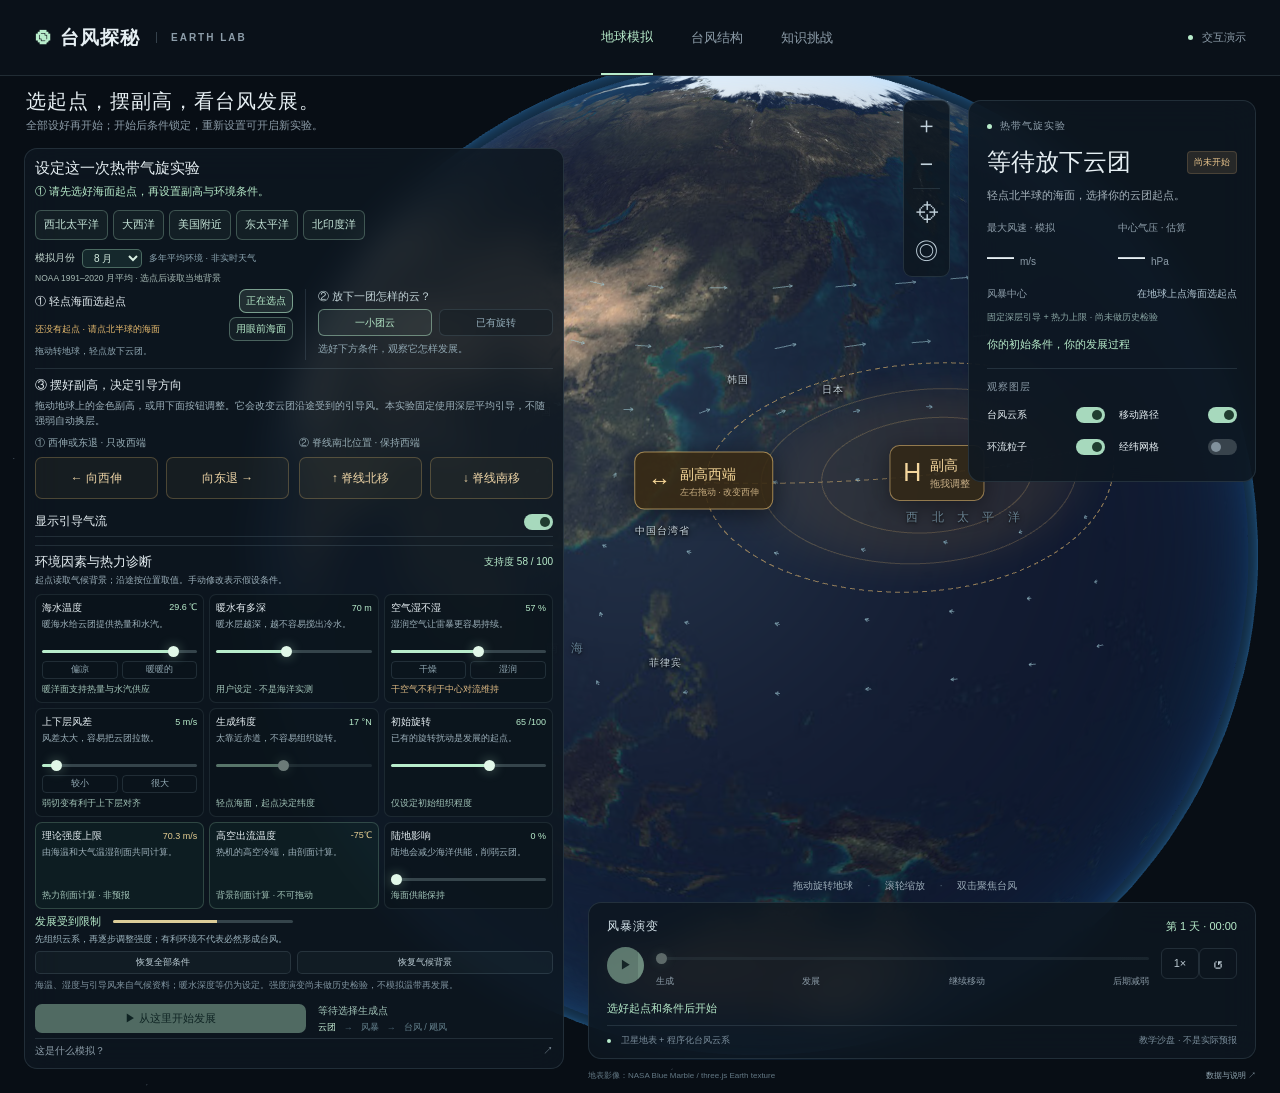
==== commit 70d3529b: "Restore typhoon structure with orbit and cutaway views" ====
--- a/index.html
+++ b/index.html
@@ -1,7 +1,7 @@
 <!doctype html>
 <html lang="zh-CN"><head><meta charset="utf-8"><meta name="viewport" content="width=device-width,initial-scale=1"><meta name="theme-color" content="#080e15"><title>台风探秘 · 地球实验室</title><link rel="stylesheet" href="style.css?v=76d459850065"></head>
 <body>
-<header><a class="brand" href="index.html"><span class="brand-icon">◉</span> 台风探秘 <span class="brand-en">EARTH LAB</span></a><nav aria-label="主导航"><span class="active">地球模拟</span><a href="knowledge.html#quiz">知识挑战</a></nav><span class="mode"><i></i> 交互演示</span></header>
+<header><a class="brand" href="index.html"><span class="brand-icon">◉</span> 台风探秘 <span class="brand-en">EARTH LAB</span></a><nav aria-label="主导航"><span class="active">地球模拟</span><a href="structure.html">台风结构</a><a href="knowledge.html#quiz">知识挑战</a></nav><span class="mode"><i></i> 交互演示</span></header>
 <main>
 <div id="scene" role="img" aria-label="可旋转缩放的三维地球，显示不同海域的热带气旋云系和模拟路径" tabindex="0"></div>
 <div id="loading" role="status">正在准备地球影像…</div>
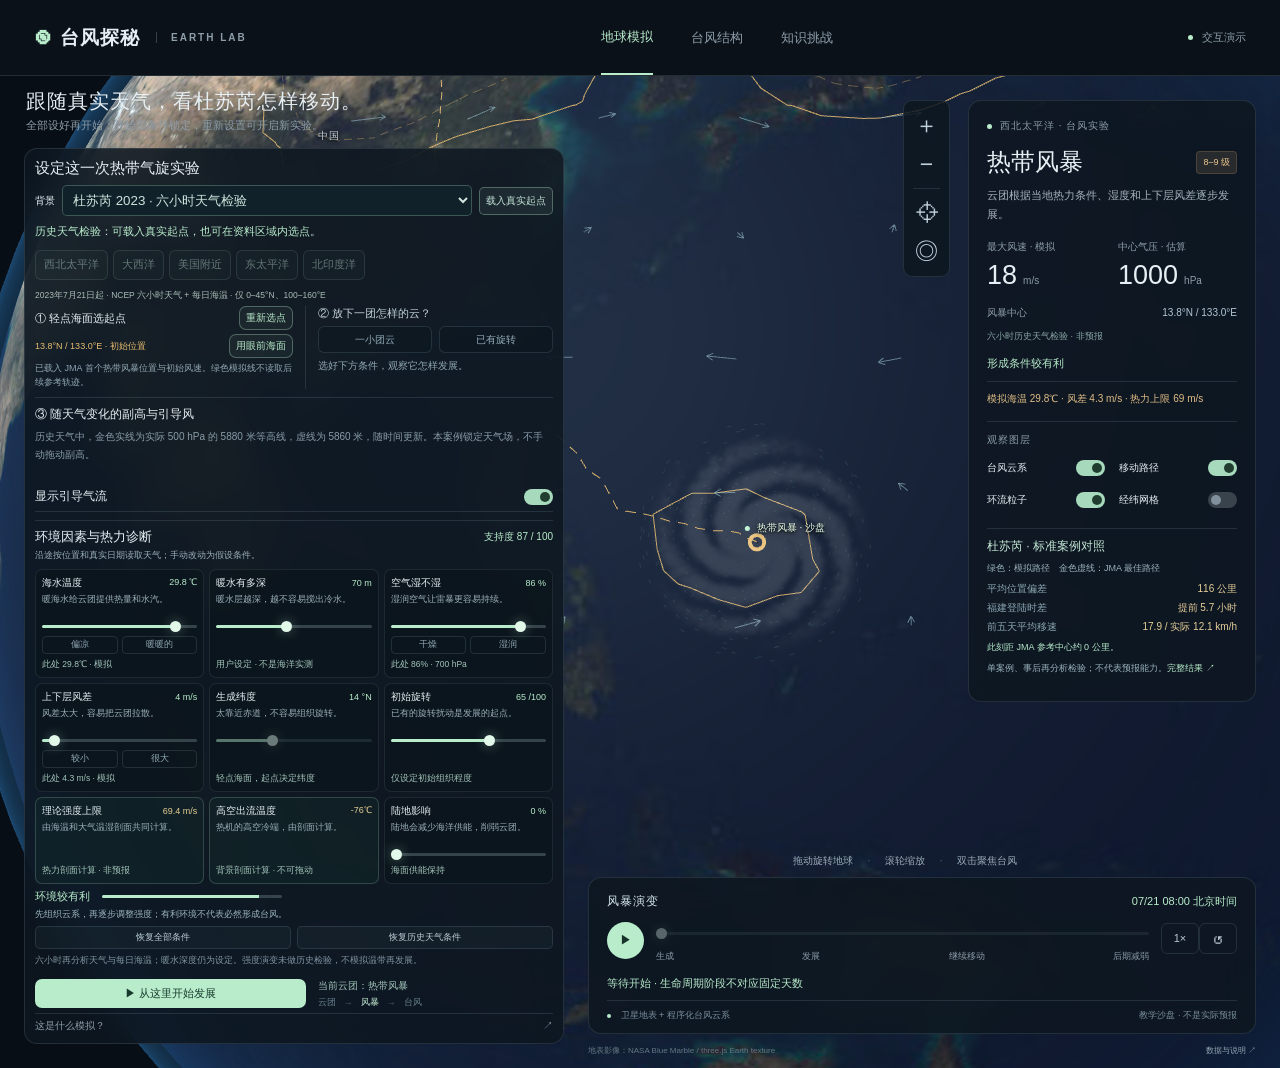
==== commit ee35a48f: "Add six-hour Doksuri weather hindcast with transparent best-track validation" ====
--- a/index.html
+++ b/index.html
@@ -1,13 +1,13 @@
 <!doctype html>
-<html lang="zh-CN"><head><meta charset="utf-8"><meta name="viewport" content="width=device-width,initial-scale=1"><meta name="theme-color" content="#080e15"><title>台风探秘 · 地球实验室</title><link rel="stylesheet" href="style.css?v=76d459850065"></head>
-<body>
+<html lang="zh-CN"><head><meta charset="utf-8"><meta name="viewport" content="width=device-width,initial-scale=1"><meta name="theme-color" content="#080e15"><title>台风探秘 · 地球实验室</title><link rel="stylesheet" href="style.css?v=d4289ac162e1"></head>
+<body data-default-background="weather">
 <header><a class="brand" href="index.html"><span class="brand-icon">◉</span> 台风探秘 <span class="brand-en">EARTH LAB</span></a><nav aria-label="主导航"><span class="active">地球模拟</span><a href="structure.html">台风结构</a><a href="knowledge.html#quiz">知识挑战</a></nav><span class="mode"><i></i> 交互演示</span></header>
 <main>
 <div id="scene" role="img" aria-label="可旋转缩放的三维地球，显示不同海域的热带气旋云系和模拟路径" tabindex="0"></div>
 <div id="loading" role="status">正在准备地球影像…</div>
 <div id="labels" aria-hidden="true"></div>
 <div class="map-caption"><span>EARTH VIEW / 01</span><h1 id="exploreTitle">暖海水，<br>能养大一团云吗？</h1><p id="exploreSubtitle">换一换海水、空气和风，观察云团的变化。</p></div>
-<aside class="panel storm-panel"><div id="factorsPanel" role="region" aria-label="台风实验条件"><h2 class="setup-title">设定这一次热带气旋实验</h2><p id="setupStatus" role="status">选起点、摆副高、设条件，准备好后开始。</p><div id="formationPanel"><div class="ocean-views" role="group" aria-label="转到不同海域选点"><button data-ocean-view="westPacific">西北太平洋</button><button data-ocean-view="atlantic">大西洋</button><button data-ocean-view="gulf">美国附近</button><button data-ocean-view="eastPacific">东太平洋</button><button data-ocean-view="indian">北印度洋</button></div><div class="climate-choice"><label for="climateMonth">模拟月份</label><select id="climateMonth" aria-describedby="climateSource"><option value="1">1 月</option><option value="2">2 月</option><option value="3">3 月</option><option value="4">4 月</option><option value="5">5 月</option><option value="6">6 月</option><option value="7">7 月</option><option value="8" selected>8 月</option><option value="9">9 月</option><option value="10">10 月</option><option value="11">11 月</option><option value="12">12 月</option></select><span>多年平均环境 · 非实时天气</span></div><p id="climateSource" class="climate-source"></p><div class="formation-setup"><div class="genesis-location"><div class="genesis-location-head"><span>① 轻点海面选起点</span><button id="pickGenesis" aria-pressed="true">正在选点</button></div><div class="genesis-location-line"><p id="genesisLocation">还没有起点</p><button class="genesis-here" id="genesisHere">用眼前海面</button></div><p id="genesisStatus" role="status">拖动转地球，轻点放下云团。</p></div><div class="simple-condition seed-choice"><span>② 放下一团怎样的云？</span><div role="group" aria-label="初始云团强弱"><button data-initial-wind="8" aria-pressed="true">一小团云</button><button data-initial-wind="14" aria-pressed="false">已有旋转</button></div><p>选好下方条件，观察它怎样发展。</p></div></div><div id="pathPanel"><h3>③ 摆好副高，决定引导方向</h3><p class="ridge-explanation">拖动地球上的金色副高，或用下面按钮调整。它会改变云团沿途受到的引导风。本实验固定使用深层平均引导，不随强弱自动换层。</p><div class="ridge-controls independent-controls"><div class="control-pair"><span>① 西伸或东退 · 只改西端</span><div><button id="ridgeWest">← 向西伸</button><button id="ridgeEast">向东退 →</button></div></div><div class="control-pair"><span>② 脊线南北位置 · 保持西端</span><div><button id="ridgeNorth">↑ 脊线北移</button><button id="ridgeSouth">↓ 脊线南移</button></div></div></div><label class="toggle steering-toggle"><span>显示引导气流</span><input id="steeringVisible" type="checkbox" checked><span class="switch"></span></label><div class="journey-result" hidden aria-live="polite"><small>第 2 步 · 继续西行，还是北上转弯？</small><strong id="landfallResult">正在计算示意路径…</strong><p id="steeringStory"></p><small class="coast-result" id="coastResult"></small></div><div class="ridge-presets"><span>同一脊线位置，只比较西伸程度</span><button data-ridge="west">向西伸</button><button data-ridge="middle">中间状态</button><button data-ridge="east">向东退</button></div><button class="journey-reset" id="resetRidge">↺ 回到最初的摆法</button></div></div><section class="conditions-board" id="advanced" aria-labelledby="conditionsTitle"><div class="conditions-heading"><h2 id="conditionsTitle">环境因素与热力诊断</h2><span id="supportLabel">支持度 100 / 100</span></div><p class="conditions-guide" id="conditionsGuide">起点读取气候背景；沿途按位置取值。手动修改表示假设条件。</p><div id="factorControls"></div><div class="conditions-result" role="status"><strong id="environmentState">有利于组织发展</strong><span class="support-meter"><span id="supportFill"></span></span></div><p class="factor-summary" id="factorSummary" aria-live="polite"></p><div class="formation-result" role="status"><strong id="formationResult">先在海上放下一团云</strong><p id="formationReason"></p></div><div class="factor-actions"><button id="resetFactors">恢复全部条件</button><button id="resetSimple">恢复气候背景</button></div><p class="factor-disclaimer">海温、湿度与引导风来自气候资料；暖水深度等仍为设定。强度演变尚未做历史检验，不模拟温带再发展。</p></section><div class="formation-run"><button class="formation-play" id="playFormation" disabled>▶ 从这里开始发展</button><div><span id="formationNow">等待选择生成点</span><div class="growth-steps" aria-label="当前示意发展阶段"><span data-growth="0">云团</span><i>→</i><span data-growth="1">风暴</span><i>→</i><span data-growth="2">台风</span></div></div></div></div><button class="subtle" id="about">这是什么模拟？ <span>↗</span></button></aside>
+<aside class="panel storm-panel"><div id="factorsPanel" role="region" aria-label="台风实验条件"><h2 class="setup-title">设定这一次热带气旋实验</h2><div class="background-choice"><label for="backgroundSource">背景</label><select id="backgroundSource"><option value="weather">杜苏芮 2023 · 六小时天气检验</option><option value="climate" selected>全球选点 · 多年平均沙盘</option></select><button id="loadWeatherStart">载入真实起点</button></div><p id="setupStatus" role="status">选起点、摆副高、设条件，准备好后开始。</p><div id="formationPanel"><div class="ocean-views" role="group" aria-label="转到不同海域选点"><button data-ocean-view="westPacific">西北太平洋</button><button data-ocean-view="atlantic">大西洋</button><button data-ocean-view="gulf">美国附近</button><button data-ocean-view="eastPacific">东太平洋</button><button data-ocean-view="indian">北印度洋</button></div><div class="climate-choice"><label for="climateMonth">模拟月份</label><select id="climateMonth" aria-describedby="climateSource"><option value="1">1 月</option><option value="2">2 月</option><option value="3">3 月</option><option value="4">4 月</option><option value="5">5 月</option><option value="6">6 月</option><option value="7">7 月</option><option value="8" selected>8 月</option><option value="9">9 月</option><option value="10">10 月</option><option value="11">11 月</option><option value="12">12 月</option></select><span>多年平均环境 · 非实时天气</span></div><p id="climateSource" class="climate-source"></p><div class="formation-setup"><div class="genesis-location"><div class="genesis-location-head"><span>① 轻点海面选起点</span><button id="pickGenesis" aria-pressed="true">正在选点</button></div><div class="genesis-location-line"><p id="genesisLocation">还没有起点</p><button class="genesis-here" id="genesisHere">用眼前海面</button></div><p id="genesisStatus" role="status">拖动转地球，轻点放下云团。</p></div><div class="simple-condition seed-choice"><span>② 放下一团怎样的云？</span><div role="group" aria-label="初始云团强弱"><button data-initial-wind="8" aria-pressed="true">一小团云</button><button data-initial-wind="14" aria-pressed="false">已有旋转</button></div><p>选好下方条件，观察它怎样发展。</p></div></div><div id="pathPanel"><h3>③ 摆好副高，决定引导方向</h3><p class="ridge-explanation">拖动地球上的金色副高，或用下面按钮调整。它会改变云团沿途受到的引导风。本实验固定使用深层平均引导，不随强弱自动换层。</p><p id="weatherRidgeNote" class="simple-note" hidden>历史天气中，金色实线为实际 500 hPa 的 5880 米等高线，虚线为 5860 米，随时间更新。本案例锁定天气场，不手动拖动副高。</p><div class="ridge-controls independent-controls" id="manualRidgeControls"><div class="control-pair"><span>① 西伸或东退 · 只改西端</span><div><button id="ridgeWest">← 向西伸</button><button id="ridgeEast">向东退 →</button></div></div><div class="control-pair"><span>② 脊线南北位置 · 保持西端</span><div><button id="ridgeNorth">↑ 脊线北移</button><button id="ridgeSouth">↓ 脊线南移</button></div></div></div><label class="toggle steering-toggle"><span>显示引导气流</span><input id="steeringVisible" type="checkbox" checked><span class="switch"></span></label><div class="journey-result" hidden aria-live="polite"><small>第 2 步 · 继续西行，还是北上转弯？</small><strong id="landfallResult">正在计算示意路径…</strong><p id="steeringStory"></p><small class="coast-result" id="coastResult"></small></div><div class="ridge-presets"><span>同一脊线位置，只比较西伸程度</span><button data-ridge="west">向西伸</button><button data-ridge="middle">中间状态</button><button data-ridge="east">向东退</button></div><button class="journey-reset" id="resetRidge">↺ 回到最初的摆法</button></div></div><section class="conditions-board" id="advanced" aria-labelledby="conditionsTitle"><div class="conditions-heading"><h2 id="conditionsTitle">环境因素与热力诊断</h2><span id="supportLabel">支持度 100 / 100</span></div><p class="conditions-guide" id="conditionsGuide">起点读取气候背景；沿途按位置取值。手动修改表示假设条件。</p><div id="factorControls"></div><div class="conditions-result" role="status"><strong id="environmentState">有利于组织发展</strong><span class="support-meter"><span id="supportFill"></span></span></div><p class="factor-summary" id="factorSummary" aria-live="polite"></p><div class="formation-result" role="status"><strong id="formationResult">先在海上放下一团云</strong><p id="formationReason"></p></div><div class="factor-actions"><button id="resetFactors">恢复全部条件</button><button id="resetSimple">恢复气候背景</button></div><p class="factor-disclaimer">海温、湿度与引导风来自气候资料；暖水深度等仍为设定。强度演变尚未做历史检验，不模拟温带再发展。</p></section><div class="formation-run"><button class="formation-play" id="playFormation" disabled>▶ 从这里开始发展</button><div><span id="formationNow">等待选择生成点</span><div class="growth-steps" aria-label="当前示意发展阶段"><span data-growth="0">云团</span><i>→</i><span data-growth="1">风暴</span><i>→</i><span data-growth="2">台风</span></div></div></div></div><button class="subtle" id="about">这是什么模拟？ <span>↗</span></button></aside>
 <div class="view-tools" aria-label="视角控制"><button id="zoomIn" aria-label="放大">＋</button><button id="zoomOut" aria-label="缩小">−</button><span></span><button id="home" aria-label="回到当前海域" title="回到当前海域">⌖</button><button id="global" aria-label="查看全球" title="查看全球">◎</button></div>
 <aside id="stormPanel" class="panel storm-details" aria-label="当前台风详情" tabindex="-1"><div class="eyebrow"><span class="live-dot"></span> <span id="stormKind">热带气旋实验</span></div><div class="storm-title"><h2 id="stage">强台风</h2><span id="category">14–15 级</span></div><p class="description" id="description">云系逐渐组织成清晰的螺旋，风眼与眼墙变得可辨。</p>
 <div class="stats"><div><small>最大风速 · 模拟</small><strong><span id="wind">46</span><em>m/s</em></strong></div><div><small>中心气压 · 估算</small><strong><span id="pressure">945</span><em>hPa</em></strong></div></div>
@@ -17,11 +17,11 @@
 <label class="toggle"><span><i class="layer-icon">↝</i>移动路径</span><input type="checkbox" id="track" checked><span class="switch"></span></label>
 <label class="toggle"><span><i class="layer-icon">≋</i>环流粒子</span><input type="checkbox" id="winds" checked><span class="switch"></span></label>
 <label class="toggle"><span><i class="layer-icon">⊕</i>经纬网格</span><input type="checkbox" id="grid"><span class="switch"></span></label>
-</div></aside><div class="map-help">拖动旋转地球 <span>·</span> 滚轮缩放 <span>·</span> 双击聚焦台风</div>
+</div><section id="weatherComparison" class="weather-comparison" hidden><h3>杜苏芮 · 标准案例对照</h3><p>绿色：模拟路径　金色虚线：JMA 最佳路径</p><dl><div><dt>平均位置偏差</dt><dd id="weatherError">—</dd></div><div><dt>福建登陆时差</dt><dd id="weatherLandfall">—</dd></div><div><dt>前五天平均移速</dt><dd id="weatherSpeed">—</dd></div></dl><p id="weatherCurrentComparison"></p><p>单案例、事后再分析检验；不代表预报能力。<a href="assets/weather-validation.json" target="_blank">完整结果 ↗</a></p></section></aside><div class="map-help">拖动旋转地球 <span>·</span> 滚轮缩放 <span>·</span> 双击聚焦台风</div>
 <div class="legend"><i></i> 已经过路径 <span class="dash"></span> 后续示意路径</div>
 <section class="timeline panel" aria-label="台风演变控制"><div class="timeline-top"><div><span class="eyebrow">风暴演变</span></div><div class="time-label" id="timeLabel">第 3 天 · 06:00</div></div><div class="scrubber"><button id="play" class="play" aria-label="播放演变">▶</button><div class="range-wrap"><input id="time" aria-label="演变进度" type="range" min="0" max="360" value="0" step="0.1"><div class="ticks" aria-label="生命周期阶段示意，不对应固定天数，也不保证每次实验都经历全部阶段"><span>生成</span><span>发展</span><span>继续移动</span><span>后期减弱</span></div></div><button id="speed" class="speed" aria-label="切换播放速度">1×</button><button id="reset" class="reset" aria-label="重新开始">↺</button></div><p id="timelineStatus" class="timeline-status" role="status">选好起点和条件后开始</p><div class="timeline-bottom"><span><i class="dot"></i> 卫星地表 + 程序化台风云系</span><span>教学沙盘 · 不是实际预报</span></div></section>
 <footer><span>地表影像：NASA Blue Marble / three.js Earth texture</span><a href="assets/SOURCES.md">数据与说明 ↗</a></footer>
 </main>
-<dialog id="info"><button id="closeInfo" class="close" aria-label="关闭">×</button><div class="eyebrow">数据与科学边界</div><h2>真实环境约束下的简化沙盘</h2><p>可在北半球不同海域选点，包括大西洋、加勒比海、墨西哥湾和北太平洋；南半球暂未开放。本实验使用 NOAA ERSSTv5 和 NCEP–NCAR 再分析的 1991–2020 月平均背景。海温、中层湿度、高低层风差和引导风会随位置与所选月份改变；它们是气候平均，不能代表某一天的天气。</p><p>理论强度上限由公开的 Bister–Emanuel 热力算法，根据海温和整层大气温湿剖面计算。它表示环境允许的热力尺度，不是风暴一定达到的强度。</p><p>云团组织、增强和衰减仍使用未做历史校准的简化关系。暖水深度和额外陆地影响是用户设定；没有接入真实海洋剖面。修改环境表示假设试验。气压是粗略估算，云系是程序化示意。当前模型没有完整的大气和海洋动力过程，也不求解温带转化后的再发展。</p><p>路径固定使用 850–200 hPa 深层月平均引导风，独立于云团风速；这是控制变量的教学设定，不适合解释浅薄弱扰动的真实轨迹。本实验按副高的假设调整，对月平均引导风作空间重排；图上的箭头与路径使用同一风场；知识挑战仍为独立的理想化教学示例，不能据此预报实际登陆位置。</p><p>地球地表是静态合成影像，海岸线来自粗分辨率地理数据，没有实时卫星或雷达云图。</p><p><a href="assets/SOURCES.md">完整方法、数据来源与限制 ↗</a></p><p><a href="assets/climate-manifest.json">输入文件、版本、校验和及抽查值 ↗</a></p><p><a href="https://doi.org/10.5194/gmd-14-2351-2021" target="_blank" rel="noopener">热力算法依据：Gilford (2021), pyPI ↗</a></p></dialog>
-<script src="assets/three.min.js"></script><script src="assets/textures.js"></script><script src="assets/land.js"></script><script src="assets/climate-data.js?v=a5d82a7beb39"></script><script src="climate.js?v=935d40e037ae"></script><script src="simulation.js?v=a22ae96e9d0f"></script><script src="app.js?v=8a872c10ec83"></script>
+<dialog id="info"><button id="closeInfo" class="close" aria-label="关闭">×</button><div class="eyebrow">数据与科学边界</div><h2>真实环境约束下的简化沙盘</h2><p>默认展示杜苏芮（2023）历史天气检验：2023 年 7 月 21–31 日，0–45°N、100–160°E。使用 NCEP–NCAR 六小时再分析风场及温湿剖面，配合 NOAA 每日 OISST 海温。引导风原始分辨率为 2.5°；海温产品取样至约 2.5°，不能分辨精细海岸过程。金色虚线路径来自 JMA 最佳路径，仅用于对照；模拟不读取后续参考位置。500 hPa 的 5880/5860 米等高线来自天气资料，不能把每一段等高线都当成西太平洋副高。</p><p>这是单个历史案例的事后检验。再分析资料含台风信息，结果不代表独立预报能力。路径与登陆较月平均背景改善，但前五天平均移速仍偏快（17.9 对 12.1 km/h）；强度过程尚未检验。<a href="assets/WEATHER-SOURCES.md">天气案例方法与完整误差 ↗</a></p><p>切换到“多年平均沙盘”后，可在北半球不同海域选点，包括大西洋、加勒比海、墨西哥湾和北太平洋；南半球暂未开放。本实验使用 NOAA ERSSTv5 和 NCEP–NCAR 再分析的 1991–2020 月平均背景。海温、中层湿度、高低层风差和引导风会随位置与所选月份改变；它们是气候平均，不能代表某一天的天气。</p><p>理论强度上限由公开的 Bister–Emanuel 热力算法，根据海温和整层大气温湿剖面计算。它表示环境允许的热力尺度，不是风暴一定达到的强度。</p><p>云团组织、增强和衰减仍使用未做历史校准的简化关系。暖水深度和额外陆地影响是用户设定；没有接入真实海洋剖面。修改环境表示假设试验。气压是粗略估算，云系是程序化示意。当前模型没有完整的大气和海洋动力过程，也不求解温带转化后的再发展。</p><p>两种模式的路径均固定使用 850–200 hPa 深层平均引导风，历史案例每六小时更新，多年平均沙盘使用月平均风，独立于云团风速；这是控制变量的教学设定，不适合解释浅薄弱扰动的真实轨迹。多年平均沙盘按副高的假设调整，对月平均引导风作空间重排；历史天气案例锁定实际天气场；图上的箭头与路径使用同一风场；知识挑战仍为独立的理想化教学示例，不能据此预报实际登陆位置。</p><p>地球地表是静态合成影像，海岸线来自粗分辨率地理数据，没有实时卫星或雷达云图。</p><p><a href="assets/SOURCES.md">完整方法、数据来源与限制 ↗</a></p><p><a href="assets/climate-manifest.json">输入文件、版本、校验和及抽查值 ↗</a></p><p><a href="https://doi.org/10.5194/gmd-14-2351-2021" target="_blank" rel="noopener">热力算法依据：Gilford (2021), pyPI ↗</a></p></dialog>
+<script src="assets/three.min.js"></script><script src="assets/textures.js"></script><script src="assets/land.js"></script><script src="assets/climate-data.js?v=a5d82a7beb39"></script><script src="climate.js?v=935d40e037ae"></script><script src="assets/weather-doksuri.js?v=f2be9e3d99bc"></script><script src="assets/weather-validation.js?v=cbd470e6bf75"></script><script src="weather.js?v=db7aa317c93c"></script><script src="simulation.js?v=f505d6bfb1bf"></script><script src="app.js?v=8cefa5f715e3"></script>
 </body></html>
--- a/style.css
+++ b/style.css
@@ -185,3 +185,5 @@
 .timeline-status{color:#b8eccb;font-size:11px;line-height:1.6;margin:8px 0}.timeline .timeline-bottom{margin-top:8px}
 
 .ocean-views{display:flex;flex-wrap:wrap;gap:5px;margin:0 0 9px}.ocean-views button{padding:6px 8px;border:1px solid #b8eccb44;background:#b8eccb0b;color:#c5e5d8;border-radius:6px;font-size:11px;min-height:30px}
+
+.background-choice{display:flex;align-items:center;gap:7px;margin:7px 0;font-size:10px}.background-choice select{min-width:0;flex:1;background:#10212a;color:#cde5dc;border:1px solid #b8eccb44;border-radius:5px;padding:6px}.background-choice button{border:1px solid #b8eccb55;background:#b8eccb12;color:#c5e5d8;border-radius:5px;padding:6px;font-size:10px}.weather-comparison{border-top:1px solid var(--line);margin-top:12px;padding-top:9px}.weather-comparison h3{font-size:12px;color:#c4e7d5;margin:0 0 6px;font-weight:500}.weather-comparison p{font-size:9px;line-height:1.7;color:#9bb3bc;margin:6px 0}.weather-comparison dl{margin:0}.weather-comparison dl>div{display:flex;justify-content:space-between;gap:8px;font-size:10px;margin:5px 0}.weather-comparison dt{color:#8da8b3}.weather-comparison dd{margin:0;color:#e6ce99}.weather-comparison a{color:#b8eccb}.weather-comparison #weatherCurrentComparison{color:#b8eccb}
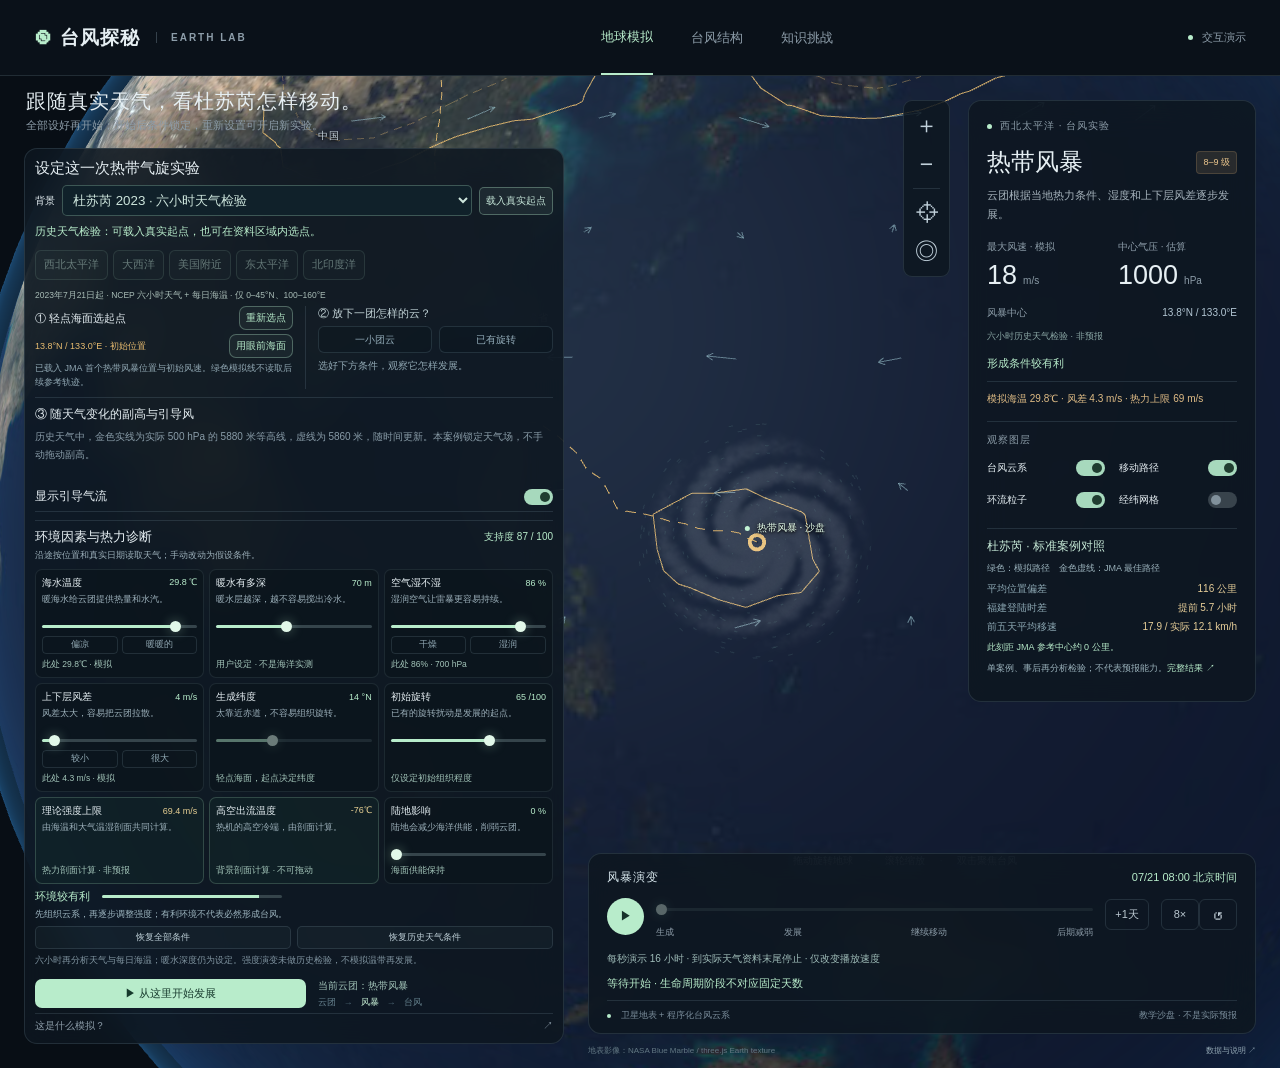
==== commit 88c05806: "Continue observation across time windows and add day-step playback" ====
--- a/index.html
+++ b/index.html
@@ -1,5 +1,5 @@
 <!doctype html>
-<html lang="zh-CN"><head><meta charset="utf-8"><meta name="viewport" content="width=device-width,initial-scale=1"><meta name="theme-color" content="#080e15"><title>台风探秘 · 地球实验室</title><link rel="stylesheet" href="style.css?v=d4289ac162e1"></head>
+<html lang="zh-CN"><head><meta charset="utf-8"><meta name="viewport" content="width=device-width,initial-scale=1"><meta name="theme-color" content="#080e15"><title>台风探秘 · 地球实验室</title><link rel="stylesheet" href="style.css?v=04d35d74bc9c"></head>
 <body data-default-background="weather">
 <header><a class="brand" href="index.html"><span class="brand-icon">◉</span> 台风探秘 <span class="brand-en">EARTH LAB</span></a><nav aria-label="主导航"><span class="active">地球模拟</span><a href="structure.html">台风结构</a><a href="knowledge.html#quiz">知识挑战</a></nav><span class="mode"><i></i> 交互演示</span></header>
 <main>
@@ -19,9 +19,9 @@
 <label class="toggle"><span><i class="layer-icon">⊕</i>经纬网格</span><input type="checkbox" id="grid"><span class="switch"></span></label>
 </div><section id="weatherComparison" class="weather-comparison" hidden><h3>杜苏芮 · 标准案例对照</h3><p>绿色：模拟路径　金色虚线：JMA 最佳路径</p><dl><div><dt>平均位置偏差</dt><dd id="weatherError">—</dd></div><div><dt>福建登陆时差</dt><dd id="weatherLandfall">—</dd></div><div><dt>前五天平均移速</dt><dd id="weatherSpeed">—</dd></div></dl><p id="weatherCurrentComparison"></p><p>单案例、事后再分析检验；不代表预报能力。<a href="assets/weather-validation.json" target="_blank">完整结果 ↗</a></p></section></aside><div class="map-help">拖动旋转地球 <span>·</span> 滚轮缩放 <span>·</span> 双击聚焦台风</div>
 <div class="legend"><i></i> 已经过路径 <span class="dash"></span> 后续示意路径</div>
-<section class="timeline panel" aria-label="台风演变控制"><div class="timeline-top"><div><span class="eyebrow">风暴演变</span></div><div class="time-label" id="timeLabel">第 3 天 · 06:00</div></div><div class="scrubber"><button id="play" class="play" aria-label="播放演变">▶</button><div class="range-wrap"><input id="time" aria-label="演变进度" type="range" min="0" max="360" value="0" step="0.1"><div class="ticks" aria-label="生命周期阶段示意，不对应固定天数，也不保证每次实验都经历全部阶段"><span>生成</span><span>发展</span><span>继续移动</span><span>后期减弱</span></div></div><button id="speed" class="speed" aria-label="切换播放速度">1×</button><button id="reset" class="reset" aria-label="重新开始">↺</button></div><p id="timelineStatus" class="timeline-status" role="status">选好起点和条件后开始</p><div class="timeline-bottom"><span><i class="dot"></i> 卫星地表 + 程序化台风云系</span><span>教学沙盘 · 不是实际预报</span></div></section>
+<section class="timeline panel" aria-label="台风演变控制"><div class="timeline-top"><div><span class="eyebrow">风暴演变</span></div><div class="time-label" id="timeLabel">第 3 天 · 06:00</div></div><div class="scrubber"><button id="play" class="play" aria-label="播放演变">▶</button><div class="range-wrap"><input id="time" aria-label="演变进度" type="range" min="0" max="360" value="0" step="0.1"><div class="ticks" aria-label="生命周期阶段示意，不对应固定天数，也不保证每次实验都经历全部阶段"><span>生成</span><span>发展</span><span>继续移动</span><span>后期减弱</span></div></div><button id="nextDay" class="speed" aria-label="向前计算并查看一天">+1天</button><button id="speed" class="speed" aria-label="切换播放速度">8×</button><button id="reset" class="reset" aria-label="重新开始">↺</button></div><p id="playbackScale" class="timeline-status">每秒演示 2 小时 · 自由沙盘自动延长观察时间</p><p id="timelineStatus" class="timeline-status" role="status">选好起点和条件后开始</p><div class="timeline-bottom"><span><i class="dot"></i> 卫星地表 + 程序化台风云系</span><span>教学沙盘 · 不是实际预报</span></div></section>
 <footer><span>地表影像：NASA Blue Marble / three.js Earth texture</span><a href="assets/SOURCES.md">数据与说明 ↗</a></footer>
 </main>
 <dialog id="info"><button id="closeInfo" class="close" aria-label="关闭">×</button><div class="eyebrow">数据与科学边界</div><h2>真实环境约束下的简化沙盘</h2><p>默认展示杜苏芮（2023）历史天气检验：2023 年 7 月 21–31 日，0–45°N、100–160°E。使用 NCEP–NCAR 六小时再分析风场及温湿剖面，配合 NOAA 每日 OISST 海温。引导风原始分辨率为 2.5°；海温产品取样至约 2.5°，不能分辨精细海岸过程。金色虚线路径来自 JMA 最佳路径，仅用于对照；模拟不读取后续参考位置。500 hPa 的 5880/5860 米等高线来自天气资料，不能把每一段等高线都当成西太平洋副高。</p><p>这是单个历史案例的事后检验。再分析资料含台风信息，结果不代表独立预报能力。路径与登陆较月平均背景改善，但前五天平均移速仍偏快（17.9 对 12.1 km/h）；强度过程尚未检验。<a href="assets/WEATHER-SOURCES.md">天气案例方法与完整误差 ↗</a></p><p>切换到“多年平均沙盘”后，可在北半球不同海域选点，包括大西洋、加勒比海、墨西哥湾和北太平洋；南半球暂未开放。本实验使用 NOAA ERSSTv5 和 NCEP–NCAR 再分析的 1991–2020 月平均背景。海温、中层湿度、高低层风差和引导风会随位置与所选月份改变；它们是气候平均，不能代表某一天的天气。</p><p>理论强度上限由公开的 Bister–Emanuel 热力算法，根据海温和整层大气温湿剖面计算。它表示环境允许的热力尺度，不是风暴一定达到的强度。</p><p>云团组织、增强和衰减仍使用未做历史校准的简化关系。暖水深度和额外陆地影响是用户设定；没有接入真实海洋剖面。修改环境表示假设试验。气压是粗略估算，云系是程序化示意。当前模型没有完整的大气和海洋动力过程，也不求解温带转化后的再发展。</p><p>两种模式的路径均固定使用 850–200 hPa 深层平均引导风，历史案例每六小时更新，多年平均沙盘使用月平均风，独立于云团风速；这是控制变量的教学设定，不适合解释浅薄弱扰动的真实轨迹。多年平均沙盘按副高的假设调整，对月平均引导风作空间重排；历史天气案例锁定实际天气场；图上的箭头与路径使用同一风场；知识挑战仍为独立的理想化教学示例，不能据此预报实际登陆位置。</p><p>地球地表是静态合成影像，海岸线来自粗分辨率地理数据，没有实时卫星或雷达云图。</p><p><a href="assets/SOURCES.md">完整方法、数据来源与限制 ↗</a></p><p><a href="assets/climate-manifest.json">输入文件、版本、校验和及抽查值 ↗</a></p><p><a href="https://doi.org/10.5194/gmd-14-2351-2021" target="_blank" rel="noopener">热力算法依据：Gilford (2021), pyPI ↗</a></p></dialog>
-<script src="assets/three.min.js"></script><script src="assets/textures.js"></script><script src="assets/land.js"></script><script src="assets/climate-data.js?v=a5d82a7beb39"></script><script src="climate.js?v=935d40e037ae"></script><script src="assets/weather-doksuri.js?v=f2be9e3d99bc"></script><script src="assets/weather-validation.js?v=cbd470e6bf75"></script><script src="weather.js?v=db7aa317c93c"></script><script src="simulation.js?v=f505d6bfb1bf"></script><script src="app.js?v=8cefa5f715e3"></script>
+<script src="assets/three.min.js"></script><script src="assets/textures.js"></script><script src="assets/land.js"></script><script src="assets/climate-data.js?v=a5d82a7beb39"></script><script src="climate.js?v=935d40e037ae"></script><script src="assets/weather-doksuri.js?v=f2be9e3d99bc"></script><script src="assets/weather-validation.js?v=cbd470e6bf75"></script><script src="weather.js?v=db7aa317c93c"></script><script src="simulation.js?v=f505d6bfb1bf"></script><script src="app.js?v=a6361b7b51f6"></script>
 </body></html>
--- a/style.css
+++ b/style.css
@@ -187,3 +187,5 @@
 .ocean-views{display:flex;flex-wrap:wrap;gap:5px;margin:0 0 9px}.ocean-views button{padding:6px 8px;border:1px solid #b8eccb44;background:#b8eccb0b;color:#c5e5d8;border-radius:6px;font-size:11px;min-height:30px}
 
 .background-choice{display:flex;align-items:center;gap:7px;margin:7px 0;font-size:10px}.background-choice select{min-width:0;flex:1;background:#10212a;color:#cde5dc;border:1px solid #b8eccb44;border-radius:5px;padding:6px}.background-choice button{border:1px solid #b8eccb55;background:#b8eccb12;color:#c5e5d8;border-radius:5px;padding:6px;font-size:10px}.weather-comparison{border-top:1px solid var(--line);margin-top:12px;padding-top:9px}.weather-comparison h3{font-size:12px;color:#c4e7d5;margin:0 0 6px;font-weight:500}.weather-comparison p{font-size:9px;line-height:1.7;color:#9bb3bc;margin:6px 0}.weather-comparison dl{margin:0}.weather-comparison dl>div{display:flex;justify-content:space-between;gap:8px;font-size:10px;margin:5px 0}.weather-comparison dt{color:#8da8b3}.weather-comparison dd{margin:0;color:#e6ce99}.weather-comparison a{color:#b8eccb}.weather-comparison #weatherCurrentComparison{color:#b8eccb}
+
+#nextDay{white-space:nowrap;min-width:44px}#playbackScale{font-size:10px;color:#9fbcb8;margin:3px 0}#speed{min-width:38px}
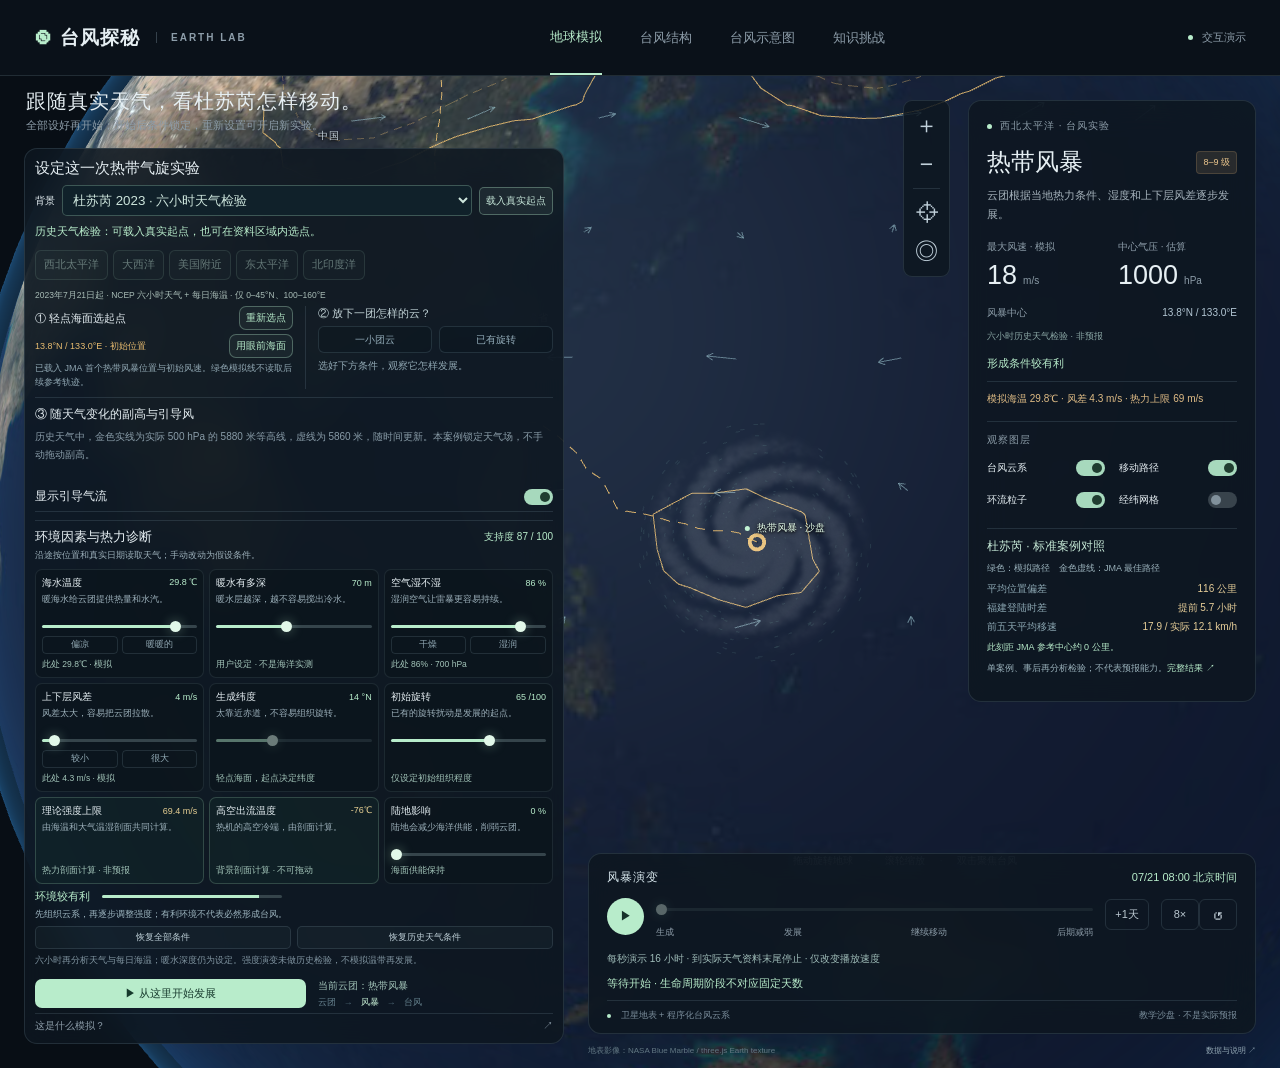
==== commit eb22ba8c: "Add Asian typhoon route diagram and four-section navigation" ====
--- a/index.html
+++ b/index.html
@@ -1,7 +1,7 @@
 <!doctype html>
-<html lang="zh-CN"><head><meta charset="utf-8"><meta name="viewport" content="width=device-width,initial-scale=1"><meta name="theme-color" content="#080e15"><title>台风探秘 · 地球实验室</title><link rel="stylesheet" href="style.css?v=04d35d74bc9c"></head>
+<html lang="zh-CN"><head><meta charset="utf-8"><meta name="viewport" content="width=device-width,initial-scale=1"><meta name="theme-color" content="#080e15"><title>台风探秘 · 地球实验室</title><link rel="stylesheet" href="style.css?v=fec864ece893"></head>
 <body data-default-background="weather">
-<header><a class="brand" href="index.html"><span class="brand-icon">◉</span> 台风探秘 <span class="brand-en">EARTH LAB</span></a><nav aria-label="主导航"><span class="active">地球模拟</span><a href="structure.html">台风结构</a><a href="knowledge.html#quiz">知识挑战</a></nav><span class="mode"><i></i> 交互演示</span></header>
+<header><a class="brand" href="index.html"><span class="brand-icon">◉</span> 台风探秘 <span class="brand-en">EARTH LAB</span></a><nav aria-label="主导航"><span class="active">地球模拟</span><a href="structure.html">台风结构</a><a href="diagram.html">台风示意图</a><a href="knowledge.html#quiz">知识挑战</a></nav><span class="mode"><i></i> 交互演示</span></header>
 <main>
 <div id="scene" role="img" aria-label="可旋转缩放的三维地球，显示不同海域的热带气旋云系和模拟路径" tabindex="0"></div>
 <div id="loading" role="status">正在准备地球影像…</div>
--- a/style.css
+++ b/style.css
@@ -189,3 +189,5 @@
 .background-choice{display:flex;align-items:center;gap:7px;margin:7px 0;font-size:10px}.background-choice select{min-width:0;flex:1;background:#10212a;color:#cde5dc;border:1px solid #b8eccb44;border-radius:5px;padding:6px}.background-choice button{border:1px solid #b8eccb55;background:#b8eccb12;color:#c5e5d8;border-radius:5px;padding:6px;font-size:10px}.weather-comparison{border-top:1px solid var(--line);margin-top:12px;padding-top:9px}.weather-comparison h3{font-size:12px;color:#c4e7d5;margin:0 0 6px;font-weight:500}.weather-comparison p{font-size:9px;line-height:1.7;color:#9bb3bc;margin:6px 0}.weather-comparison dl{margin:0}.weather-comparison dl>div{display:flex;justify-content:space-between;gap:8px;font-size:10px;margin:5px 0}.weather-comparison dt{color:#8da8b3}.weather-comparison dd{margin:0;color:#e6ce99}.weather-comparison a{color:#b8eccb}.weather-comparison #weatherCurrentComparison{color:#b8eccb}
 
 #nextDay{white-space:nowrap;min-width:44px}#playbackScale{font-size:10px;color:#9fbcb8;margin:3px 0}#speed{min-width:38px}
+
+@media(max-width:520px){header{height:96px;padding:9px 16px 0;flex-wrap:wrap}.brand{height:35px}header nav{width:100%;height:42px;justify-content:space-between;gap:10px;font-size:11px}main{height:calc(100dvh - 96px)}}
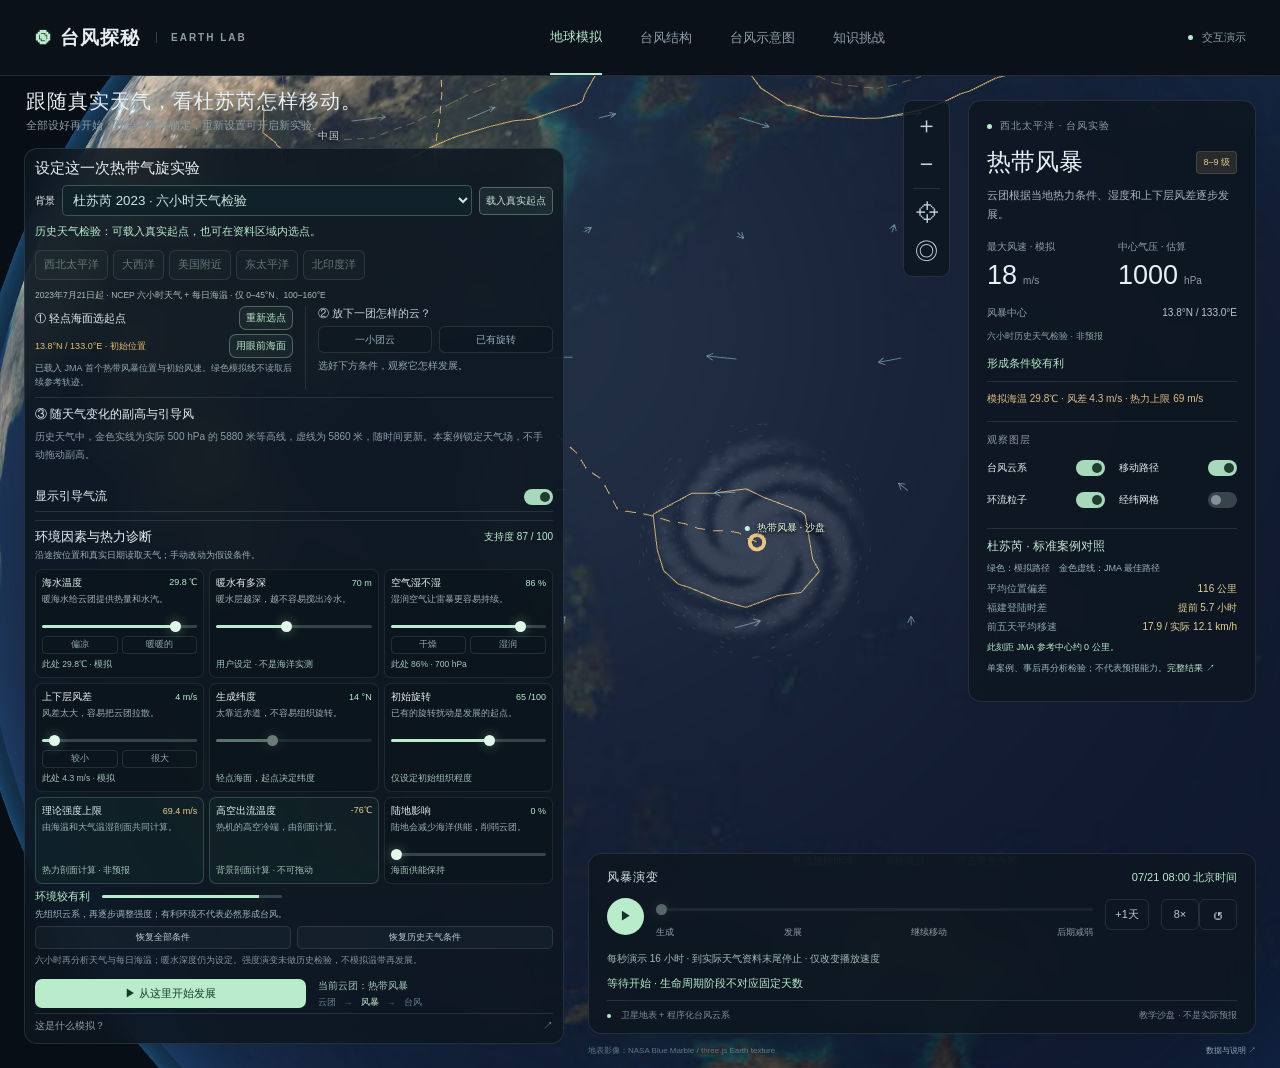
==== commit df18b573: "Stop free storm simulation after post-landfall decay" ====
--- a/index.html
+++ b/index.html
@@ -7,7 +7,7 @@
 <div id="loading" role="status">正在准备地球影像…</div>
 <div id="labels" aria-hidden="true"></div>
 <div class="map-caption"><span>EARTH VIEW / 01</span><h1 id="exploreTitle">暖海水，<br>能养大一团云吗？</h1><p id="exploreSubtitle">换一换海水、空气和风，观察云团的变化。</p></div>
-<aside class="panel storm-panel"><div id="factorsPanel" role="region" aria-label="台风实验条件"><h2 class="setup-title">设定这一次热带气旋实验</h2><div class="background-choice"><label for="backgroundSource">背景</label><select id="backgroundSource"><option value="weather">杜苏芮 2023 · 六小时天气检验</option><option value="climate" selected>全球选点 · 多年平均沙盘</option></select><button id="loadWeatherStart">载入真实起点</button></div><p id="setupStatus" role="status">选起点、摆副高、设条件，准备好后开始。</p><div id="formationPanel"><div class="ocean-views" role="group" aria-label="转到不同海域选点"><button data-ocean-view="westPacific">西北太平洋</button><button data-ocean-view="atlantic">大西洋</button><button data-ocean-view="gulf">美国附近</button><button data-ocean-view="eastPacific">东太平洋</button><button data-ocean-view="indian">北印度洋</button></div><div class="climate-choice"><label for="climateMonth">模拟月份</label><select id="climateMonth" aria-describedby="climateSource"><option value="1">1 月</option><option value="2">2 月</option><option value="3">3 月</option><option value="4">4 月</option><option value="5">5 月</option><option value="6">6 月</option><option value="7">7 月</option><option value="8" selected>8 月</option><option value="9">9 月</option><option value="10">10 月</option><option value="11">11 月</option><option value="12">12 月</option></select><span>多年平均环境 · 非实时天气</span></div><p id="climateSource" class="climate-source"></p><div class="formation-setup"><div class="genesis-location"><div class="genesis-location-head"><span>① 轻点海面选起点</span><button id="pickGenesis" aria-pressed="true">正在选点</button></div><div class="genesis-location-line"><p id="genesisLocation">还没有起点</p><button class="genesis-here" id="genesisHere">用眼前海面</button></div><p id="genesisStatus" role="status">拖动转地球，轻点放下云团。</p></div><div class="simple-condition seed-choice"><span>② 放下一团怎样的云？</span><div role="group" aria-label="初始云团强弱"><button data-initial-wind="8" aria-pressed="true">一小团云</button><button data-initial-wind="14" aria-pressed="false">已有旋转</button></div><p>选好下方条件，观察它怎样发展。</p></div></div><div id="pathPanel"><h3>③ 摆好副高，决定引导方向</h3><p class="ridge-explanation">拖动地球上的金色副高，或用下面按钮调整。它会改变云团沿途受到的引导风。本实验固定使用深层平均引导，不随强弱自动换层。</p><p id="weatherRidgeNote" class="simple-note" hidden>历史天气中，金色实线为实际 500 hPa 的 5880 米等高线，虚线为 5860 米，随时间更新。本案例锁定天气场，不手动拖动副高。</p><div class="ridge-controls independent-controls" id="manualRidgeControls"><div class="control-pair"><span>① 西伸或东退 · 只改西端</span><div><button id="ridgeWest">← 向西伸</button><button id="ridgeEast">向东退 →</button></div></div><div class="control-pair"><span>② 脊线南北位置 · 保持西端</span><div><button id="ridgeNorth">↑ 脊线北移</button><button id="ridgeSouth">↓ 脊线南移</button></div></div></div><label class="toggle steering-toggle"><span>显示引导气流</span><input id="steeringVisible" type="checkbox" checked><span class="switch"></span></label><div class="journey-result" hidden aria-live="polite"><small>第 2 步 · 继续西行，还是北上转弯？</small><strong id="landfallResult">正在计算示意路径…</strong><p id="steeringStory"></p><small class="coast-result" id="coastResult"></small></div><div class="ridge-presets"><span>同一脊线位置，只比较西伸程度</span><button data-ridge="west">向西伸</button><button data-ridge="middle">中间状态</button><button data-ridge="east">向东退</button></div><button class="journey-reset" id="resetRidge">↺ 回到最初的摆法</button></div></div><section class="conditions-board" id="advanced" aria-labelledby="conditionsTitle"><div class="conditions-heading"><h2 id="conditionsTitle">环境因素与热力诊断</h2><span id="supportLabel">支持度 100 / 100</span></div><p class="conditions-guide" id="conditionsGuide">起点读取气候背景；沿途按位置取值。手动修改表示假设条件。</p><div id="factorControls"></div><div class="conditions-result" role="status"><strong id="environmentState">有利于组织发展</strong><span class="support-meter"><span id="supportFill"></span></span></div><p class="factor-summary" id="factorSummary" aria-live="polite"></p><div class="formation-result" role="status"><strong id="formationResult">先在海上放下一团云</strong><p id="formationReason"></p></div><div class="factor-actions"><button id="resetFactors">恢复全部条件</button><button id="resetSimple">恢复气候背景</button></div><p class="factor-disclaimer">海温、湿度与引导风来自气候资料；暖水深度等仍为设定。强度演变尚未做历史检验，不模拟温带再发展。</p></section><div class="formation-run"><button class="formation-play" id="playFormation" disabled>▶ 从这里开始发展</button><div><span id="formationNow">等待选择生成点</span><div class="growth-steps" aria-label="当前示意发展阶段"><span data-growth="0">云团</span><i>→</i><span data-growth="1">风暴</span><i>→</i><span data-growth="2">台风</span></div></div></div></div><button class="subtle" id="about">这是什么模拟？ <span>↗</span></button></aside>
+<aside class="panel storm-panel"><div id="factorsPanel" role="region" aria-label="台风实验条件"><h2 class="setup-title">设定这一次热带气旋实验</h2><div class="background-choice"><label for="backgroundSource">背景</label><select id="backgroundSource"><option value="weather">杜苏芮 2023 · 六小时天气检验</option><option value="climate" selected>全球选点 · 多年平均沙盘</option></select><button id="loadWeatherStart">载入真实起点</button></div><p id="setupStatus" role="status">选起点、摆副高、设条件，准备好后开始。</p><div id="formationPanel"><div class="ocean-views" role="group" aria-label="转到不同海域选点"><button data-ocean-view="westPacific">西北太平洋</button><button data-ocean-view="atlantic">大西洋</button><button data-ocean-view="gulf">美国附近</button><button data-ocean-view="eastPacific">东太平洋</button><button data-ocean-view="indian">北印度洋</button></div><div class="climate-choice"><label for="climateMonth">模拟月份</label><select id="climateMonth" aria-describedby="climateSource"><option value="1">1 月</option><option value="2">2 月</option><option value="3">3 月</option><option value="4">4 月</option><option value="5">5 月</option><option value="6">6 月</option><option value="7">7 月</option><option value="8" selected>8 月</option><option value="9">9 月</option><option value="10">10 月</option><option value="11">11 月</option><option value="12">12 月</option></select><span>多年平均环境 · 非实时天气</span></div><p id="climateSource" class="climate-source"></p><div class="formation-setup"><div class="genesis-location"><div class="genesis-location-head"><span>① 轻点海面选起点</span><button id="pickGenesis" aria-pressed="true">正在选点</button></div><div class="genesis-location-line"><p id="genesisLocation">还没有起点</p><button class="genesis-here" id="genesisHere">用眼前海面</button></div><p id="genesisStatus" role="status">拖动转地球，轻点放下云团。</p></div><div class="simple-condition seed-choice"><span>② 放下一团怎样的云？</span><div role="group" aria-label="初始云团强弱"><button data-initial-wind="8" aria-pressed="true">一小团云</button><button data-initial-wind="14" aria-pressed="false">已有旋转</button></div><p>选好下方条件，观察它怎样发展。</p></div></div><div id="pathPanel"><h3>③ 摆好副高，决定引导方向</h3><p class="ridge-explanation">拖动地球上的金色副高，或用下面按钮调整。它会改变云团沿途受到的引导风。本实验固定使用深层平均引导，不随强弱自动换层。真实副高可西伸到中国东部，也可能受西风槽影响短暂分裂成两个中心；这里不把大陆上的第二个中心设为常驻。</p><p id="weatherRidgeNote" class="simple-note" hidden>历史天气中，金色实线为实际 500 hPa 的 5880 米等高线，虚线为 5860 米，随时间更新。本案例锁定天气场，不手动拖动副高。</p><div class="ridge-controls independent-controls" id="manualRidgeControls"><div class="control-pair"><span>① 西伸或东退 · 只改西端</span><div><button id="ridgeWest">← 向西伸</button><button id="ridgeEast">向东退 →</button></div></div><div class="control-pair"><span>② 脊线南北位置 · 保持西端</span><div><button id="ridgeNorth">↑ 脊线北移</button><button id="ridgeSouth">↓ 脊线南移</button></div></div></div><label class="toggle steering-toggle"><span>显示引导气流</span><input id="steeringVisible" type="checkbox" checked><span class="switch"></span></label><div class="journey-result" hidden aria-live="polite"><small>第 2 步 · 继续西行，还是北上转弯？</small><strong id="landfallResult">正在计算示意路径…</strong><p id="steeringStory"></p><small class="coast-result" id="coastResult"></small></div><div class="ridge-presets"><span>同一脊线位置，只比较西伸程度</span><button data-ridge="west">向西伸</button><button data-ridge="middle">中间状态</button><button data-ridge="east">向东退</button></div><button class="journey-reset" id="resetRidge">↺ 回到最初的摆法</button></div></div><section class="conditions-board" id="advanced" aria-labelledby="conditionsTitle"><div class="conditions-heading"><h2 id="conditionsTitle">环境因素与热力诊断</h2><span id="supportLabel">支持度 100 / 100</span></div><p class="conditions-guide" id="conditionsGuide">起点读取气候背景；沿途按位置取值。手动修改表示假设条件。</p><div id="factorControls"></div><div class="conditions-result" role="status"><strong id="environmentState">有利于组织发展</strong><span class="support-meter"><span id="supportFill"></span></span></div><p class="factor-summary" id="factorSummary" aria-live="polite"></p><div class="formation-result" role="status"><strong id="formationResult">先在海上放下一团云</strong><p id="formationReason"></p></div><div class="factor-actions"><button id="resetFactors">恢复全部条件</button><button id="resetSimple">恢复气候背景</button></div><p class="factor-disclaimer">海温、湿度与引导风来自气候资料；暖水深度等仍为设定。强度演变尚未做历史检验，不模拟温带再发展。</p></section><div class="formation-run"><button class="formation-play" id="playFormation" disabled>▶ 从这里开始发展</button><div><span id="formationNow">等待选择生成点</span><div class="growth-steps" aria-label="当前示意发展阶段"><span data-growth="0">云团</span><i>→</i><span data-growth="1">风暴</span><i>→</i><span data-growth="2">台风</span></div></div></div></div><button class="subtle" id="about">这是什么模拟？ <span>↗</span></button></aside>
 <div class="view-tools" aria-label="视角控制"><button id="zoomIn" aria-label="放大">＋</button><button id="zoomOut" aria-label="缩小">−</button><span></span><button id="home" aria-label="回到当前海域" title="回到当前海域">⌖</button><button id="global" aria-label="查看全球" title="查看全球">◎</button></div>
 <aside id="stormPanel" class="panel storm-details" aria-label="当前台风详情" tabindex="-1"><div class="eyebrow"><span class="live-dot"></span> <span id="stormKind">热带气旋实验</span></div><div class="storm-title"><h2 id="stage">强台风</h2><span id="category">14–15 级</span></div><p class="description" id="description">云系逐渐组织成清晰的螺旋，风眼与眼墙变得可辨。</p>
 <div class="stats"><div><small>最大风速 · 模拟</small><strong><span id="wind">46</span><em>m/s</em></strong></div><div><small>中心气压 · 估算</small><strong><span id="pressure">945</span><em>hPa</em></strong></div></div>
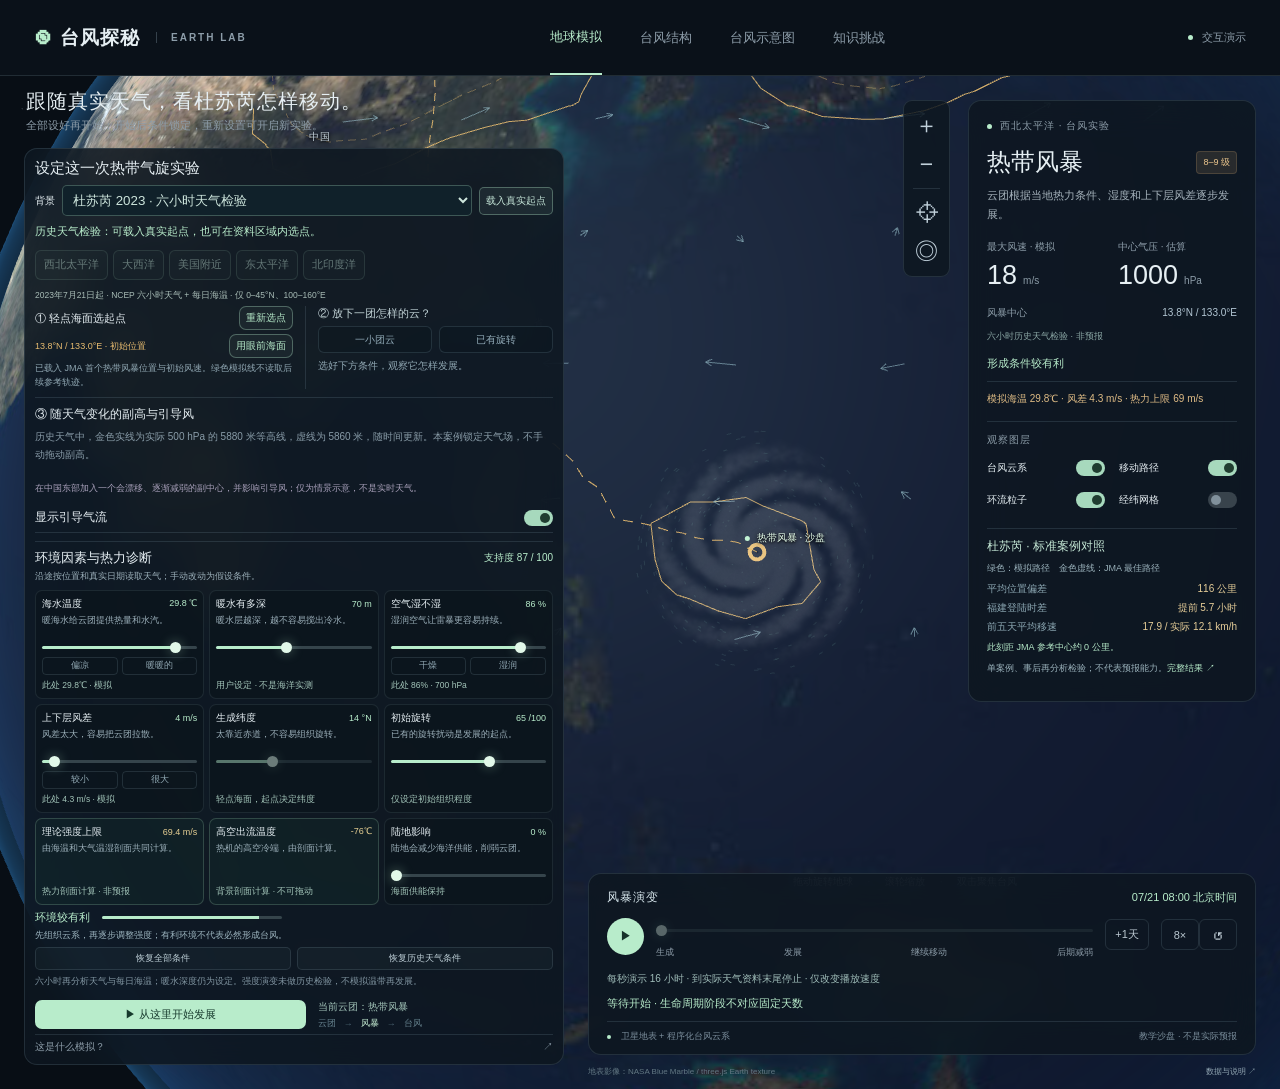
==== commit 11c59a69: "Add transient mainland subtropical ridge scenario" ====
--- a/index.html
+++ b/index.html
@@ -7,7 +7,7 @@
 <div id="loading" role="status">正在准备地球影像…</div>
 <div id="labels" aria-hidden="true"></div>
 <div class="map-caption"><span>EARTH VIEW / 01</span><h1 id="exploreTitle">暖海水，<br>能养大一团云吗？</h1><p id="exploreSubtitle">换一换海水、空气和风，观察云团的变化。</p></div>
-<aside class="panel storm-panel"><div id="factorsPanel" role="region" aria-label="台风实验条件"><h2 class="setup-title">设定这一次热带气旋实验</h2><div class="background-choice"><label for="backgroundSource">背景</label><select id="backgroundSource"><option value="weather">杜苏芮 2023 · 六小时天气检验</option><option value="climate" selected>全球选点 · 多年平均沙盘</option></select><button id="loadWeatherStart">载入真实起点</button></div><p id="setupStatus" role="status">选起点、摆副高、设条件，准备好后开始。</p><div id="formationPanel"><div class="ocean-views" role="group" aria-label="转到不同海域选点"><button data-ocean-view="westPacific">西北太平洋</button><button data-ocean-view="atlantic">大西洋</button><button data-ocean-view="gulf">美国附近</button><button data-ocean-view="eastPacific">东太平洋</button><button data-ocean-view="indian">北印度洋</button></div><div class="climate-choice"><label for="climateMonth">模拟月份</label><select id="climateMonth" aria-describedby="climateSource"><option value="1">1 月</option><option value="2">2 月</option><option value="3">3 月</option><option value="4">4 月</option><option value="5">5 月</option><option value="6">6 月</option><option value="7">7 月</option><option value="8" selected>8 月</option><option value="9">9 月</option><option value="10">10 月</option><option value="11">11 月</option><option value="12">12 月</option></select><span>多年平均环境 · 非实时天气</span></div><p id="climateSource" class="climate-source"></p><div class="formation-setup"><div class="genesis-location"><div class="genesis-location-head"><span>① 轻点海面选起点</span><button id="pickGenesis" aria-pressed="true">正在选点</button></div><div class="genesis-location-line"><p id="genesisLocation">还没有起点</p><button class="genesis-here" id="genesisHere">用眼前海面</button></div><p id="genesisStatus" role="status">拖动转地球，轻点放下云团。</p></div><div class="simple-condition seed-choice"><span>② 放下一团怎样的云？</span><div role="group" aria-label="初始云团强弱"><button data-initial-wind="8" aria-pressed="true">一小团云</button><button data-initial-wind="14" aria-pressed="false">已有旋转</button></div><p>选好下方条件，观察它怎样发展。</p></div></div><div id="pathPanel"><h3>③ 摆好副高，决定引导方向</h3><p class="ridge-explanation">拖动地球上的金色副高，或用下面按钮调整。它会改变云团沿途受到的引导风。本实验固定使用深层平均引导，不随强弱自动换层。真实副高可西伸到中国东部，也可能受西风槽影响短暂分裂成两个中心；这里不把大陆上的第二个中心设为常驻。</p><p id="weatherRidgeNote" class="simple-note" hidden>历史天气中，金色实线为实际 500 hPa 的 5880 米等高线，虚线为 5860 米，随时间更新。本案例锁定天气场，不手动拖动副高。</p><div class="ridge-controls independent-controls" id="manualRidgeControls"><div class="control-pair"><span>① 西伸或东退 · 只改西端</span><div><button id="ridgeWest">← 向西伸</button><button id="ridgeEast">向东退 →</button></div></div><div class="control-pair"><span>② 脊线南北位置 · 保持西端</span><div><button id="ridgeNorth">↑ 脊线北移</button><button id="ridgeSouth">↓ 脊线南移</button></div></div></div><label class="toggle steering-toggle"><span>显示引导气流</span><input id="steeringVisible" type="checkbox" checked><span class="switch"></span></label><div class="journey-result" hidden aria-live="polite"><small>第 2 步 · 继续西行，还是北上转弯？</small><strong id="landfallResult">正在计算示意路径…</strong><p id="steeringStory"></p><small class="coast-result" id="coastResult"></small></div><div class="ridge-presets"><span>同一脊线位置，只比较西伸程度</span><button data-ridge="west">向西伸</button><button data-ridge="middle">中间状态</button><button data-ridge="east">向东退</button></div><button class="journey-reset" id="resetRidge">↺ 回到最初的摆法</button></div></div><section class="conditions-board" id="advanced" aria-labelledby="conditionsTitle"><div class="conditions-heading"><h2 id="conditionsTitle">环境因素与热力诊断</h2><span id="supportLabel">支持度 100 / 100</span></div><p class="conditions-guide" id="conditionsGuide">起点读取气候背景；沿途按位置取值。手动修改表示假设条件。</p><div id="factorControls"></div><div class="conditions-result" role="status"><strong id="environmentState">有利于组织发展</strong><span class="support-meter"><span id="supportFill"></span></span></div><p class="factor-summary" id="factorSummary" aria-live="polite"></p><div class="formation-result" role="status"><strong id="formationResult">先在海上放下一团云</strong><p id="formationReason"></p></div><div class="factor-actions"><button id="resetFactors">恢复全部条件</button><button id="resetSimple">恢复气候背景</button></div><p class="factor-disclaimer">海温、湿度与引导风来自气候资料；暖水深度等仍为设定。强度演变尚未做历史检验，不模拟温带再发展。</p></section><div class="formation-run"><button class="formation-play" id="playFormation" disabled>▶ 从这里开始发展</button><div><span id="formationNow">等待选择生成点</span><div class="growth-steps" aria-label="当前示意发展阶段"><span data-growth="0">云团</span><i>→</i><span data-growth="1">风暴</span><i>→</i><span data-growth="2">台风</span></div></div></div></div><button class="subtle" id="about">这是什么模拟？ <span>↗</span></button></aside>
+<aside class="panel storm-panel"><div id="factorsPanel" role="region" aria-label="台风实验条件"><h2 class="setup-title">设定这一次热带气旋实验</h2><div class="background-choice"><label for="backgroundSource">背景</label><select id="backgroundSource"><option value="weather">杜苏芮 2023 · 六小时天气检验</option><option value="climate" selected>全球选点 · 多年平均沙盘</option></select><button id="loadWeatherStart">载入真实起点</button></div><p id="setupStatus" role="status">选起点、摆副高、设条件，准备好后开始。</p><div id="formationPanel"><div class="ocean-views" role="group" aria-label="转到不同海域选点"><button data-ocean-view="westPacific">西北太平洋</button><button data-ocean-view="atlantic">大西洋</button><button data-ocean-view="gulf">美国附近</button><button data-ocean-view="eastPacific">东太平洋</button><button data-ocean-view="indian">北印度洋</button></div><div class="climate-choice"><label for="climateMonth">模拟月份</label><select id="climateMonth" aria-describedby="climateSource"><option value="1">1 月</option><option value="2">2 月</option><option value="3">3 月</option><option value="4">4 月</option><option value="5">5 月</option><option value="6">6 月</option><option value="7">7 月</option><option value="8" selected>8 月</option><option value="9">9 月</option><option value="10">10 月</option><option value="11">11 月</option><option value="12">12 月</option></select><span>多年平均环境 · 非实时天气</span></div><p id="climateSource" class="climate-source"></p><div class="formation-setup"><div class="genesis-location"><div class="genesis-location-head"><span>① 轻点海面选起点</span><button id="pickGenesis" aria-pressed="true">正在选点</button></div><div class="genesis-location-line"><p id="genesisLocation">还没有起点</p><button class="genesis-here" id="genesisHere">用眼前海面</button></div><p id="genesisStatus" role="status">拖动转地球，轻点放下云团。</p></div><div class="simple-condition seed-choice"><span>② 放下一团怎样的云？</span><div role="group" aria-label="初始云团强弱"><button data-initial-wind="8" aria-pressed="true">一小团云</button><button data-initial-wind="14" aria-pressed="false">已有旋转</button></div><p>选好下方条件，观察它怎样发展。</p></div></div><div id="pathPanel"><h3>③ 摆好副高，决定引导方向</h3><p class="ridge-explanation">拖动地球上的金色副高，或用下面按钮调整。它会改变云团沿途受到的引导风。本实验固定使用深层平均引导，不随强弱自动换层。真实副高可西伸到中国东部，也可能受西风槽影响短暂分裂。可在下方开启分裂情景。</p><p id="weatherRidgeNote" class="simple-note" hidden>历史天气中，金色实线为实际 500 hPa 的 5880 米等高线，虚线为 5860 米，随时间更新。本案例锁定天气场，不手动拖动副高。</p><div class="ridge-controls independent-controls" id="manualRidgeControls"><div class="control-pair"><span>① 西伸或东退 · 只改西端</span><div><button id="ridgeWest">← 向西伸</button><button id="ridgeEast">向东退 →</button></div></div><div class="control-pair"><span>② 脊线南北位置 · 保持西端</span><div><button id="ridgeNorth">↑ 脊线北移</button><button id="ridgeSouth">↓ 脊线南移</button></div></div></div><label id="splitRidgeControl" class="toggle split-ridge-toggle"><span>副高分裂情景</span><input id="splitRidge" type="checkbox" aria-describedby="splitRidgeNote"><span class="switch"></span></label><p id="splitRidgeNote" class="split-ridge-note">在中国东部加入一个会漂移、逐渐减弱的副中心，并影响引导风；仅为情景示意，不是实时天气。</p><label class="toggle steering-toggle"><span>显示引导气流</span><input id="steeringVisible" type="checkbox" checked><span class="switch"></span></label><div class="journey-result" hidden aria-live="polite"><small>第 2 步 · 继续西行，还是北上转弯？</small><strong id="landfallResult">正在计算示意路径…</strong><p id="steeringStory"></p><small class="coast-result" id="coastResult"></small></div><div class="ridge-presets"><span>同一脊线位置，只比较西伸程度</span><button data-ridge="west">向西伸</button><button data-ridge="middle">中间状态</button><button data-ridge="east">向东退</button></div><button class="journey-reset" id="resetRidge">↺ 回到最初的摆法</button></div></div><section class="conditions-board" id="advanced" aria-labelledby="conditionsTitle"><div class="conditions-heading"><h2 id="conditionsTitle">环境因素与热力诊断</h2><span id="supportLabel">支持度 100 / 100</span></div><p class="conditions-guide" id="conditionsGuide">起点读取气候背景；沿途按位置取值。手动修改表示假设条件。</p><div id="factorControls"></div><div class="conditions-result" role="status"><strong id="environmentState">有利于组织发展</strong><span class="support-meter"><span id="supportFill"></span></span></div><p class="factor-summary" id="factorSummary" aria-live="polite"></p><div class="formation-result" role="status"><strong id="formationResult">先在海上放下一团云</strong><p id="formationReason"></p></div><div class="factor-actions"><button id="resetFactors">恢复全部条件</button><button id="resetSimple">恢复气候背景</button></div><p class="factor-disclaimer">海温、湿度与引导风来自气候资料；暖水深度等仍为设定。强度演变尚未做历史检验，不模拟温带再发展。</p></section><div class="formation-run"><button class="formation-play" id="playFormation" disabled>▶ 从这里开始发展</button><div><span id="formationNow">等待选择生成点</span><div class="growth-steps" aria-label="当前示意发展阶段"><span data-growth="0">云团</span><i>→</i><span data-growth="1">风暴</span><i>→</i><span data-growth="2">台风</span></div></div></div></div><button class="subtle" id="about">这是什么模拟？ <span>↗</span></button></aside>
 <div class="view-tools" aria-label="视角控制"><button id="zoomIn" aria-label="放大">＋</button><button id="zoomOut" aria-label="缩小">−</button><span></span><button id="home" aria-label="回到当前海域" title="回到当前海域">⌖</button><button id="global" aria-label="查看全球" title="查看全球">◎</button></div>
 <aside id="stormPanel" class="panel storm-details" aria-label="当前台风详情" tabindex="-1"><div class="eyebrow"><span class="live-dot"></span> <span id="stormKind">热带气旋实验</span></div><div class="storm-title"><h2 id="stage">强台风</h2><span id="category">14–15 级</span></div><p class="description" id="description">云系逐渐组织成清晰的螺旋，风眼与眼墙变得可辨。</p>
 <div class="stats"><div><small>最大风速 · 模拟</small><strong><span id="wind">46</span><em>m/s</em></strong></div><div><small>中心气压 · 估算</small><strong><span id="pressure">945</span><em>hPa</em></strong></div></div>
--- a/style.css
+++ b/style.css
@@ -191,3 +191,5 @@
 #nextDay{white-space:nowrap;min-width:44px}#playbackScale{font-size:10px;color:#9fbcb8;margin:3px 0}#speed{min-width:38px}
 
 @media(max-width:520px){header{height:96px;padding:9px 16px 0;flex-wrap:wrap}.brand{height:35px}header nav{width:100%;height:42px;justify-content:space-between;gap:10px;font-size:11px}main{height:calc(100dvh - 96px)}}
+
+.split-ridge-note{font-size:9px;line-height:1.55;color:#a8a0ba;margin:0 0 7px}.split-ridge-label{pointer-events:none;display:flex;align-items:center;gap:7px;padding:7px 10px;border:1px dashed #c4b3e4aa;border-radius:8px;background:rgba(37,32,49,.88);color:#e2d7f2;text-shadow:none;box-shadow:0 4px 16px #0006;letter-spacing:0}.split-ridge-label>b{font-size:20px;font-weight:500;color:#ded0f2}.split-ridge-label>span{font-size:10px;line-height:1.5}.split-ridge-label small{display:block;font-size:8px;color:#c6b9d8}
